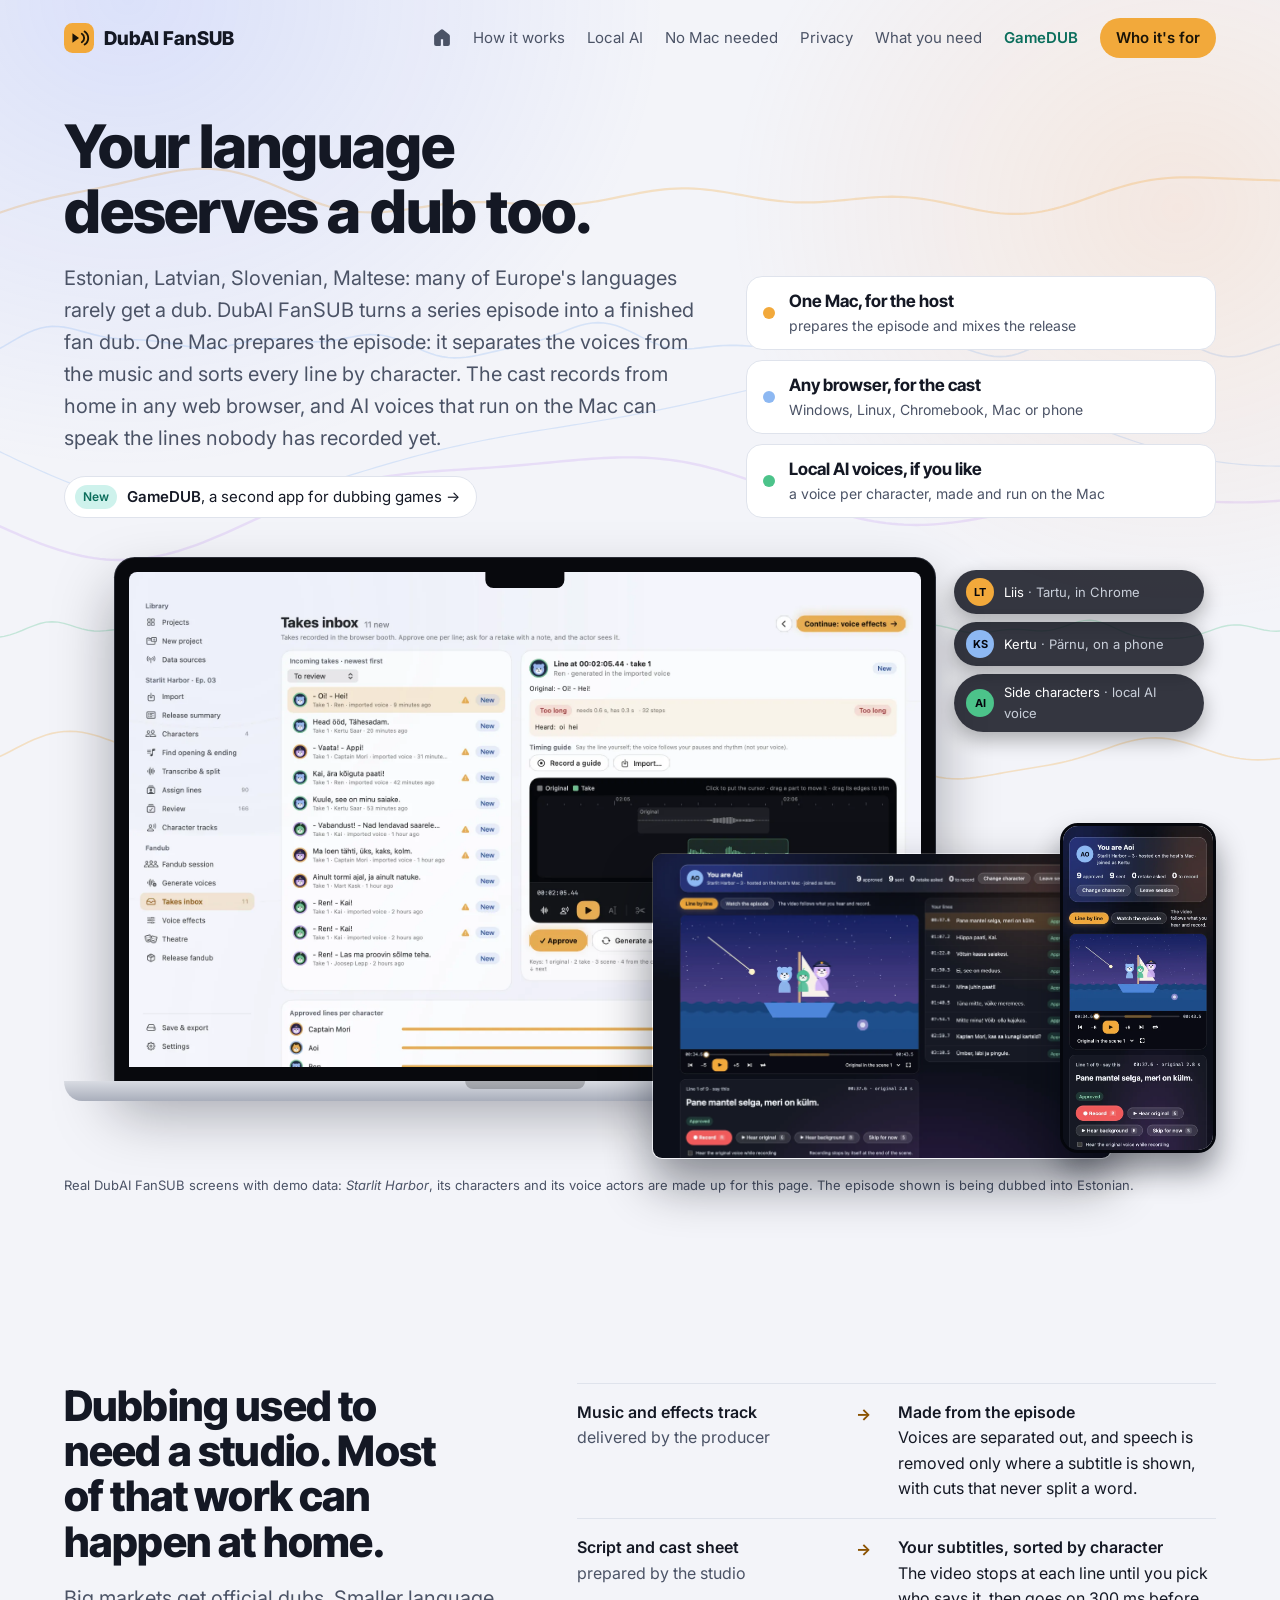
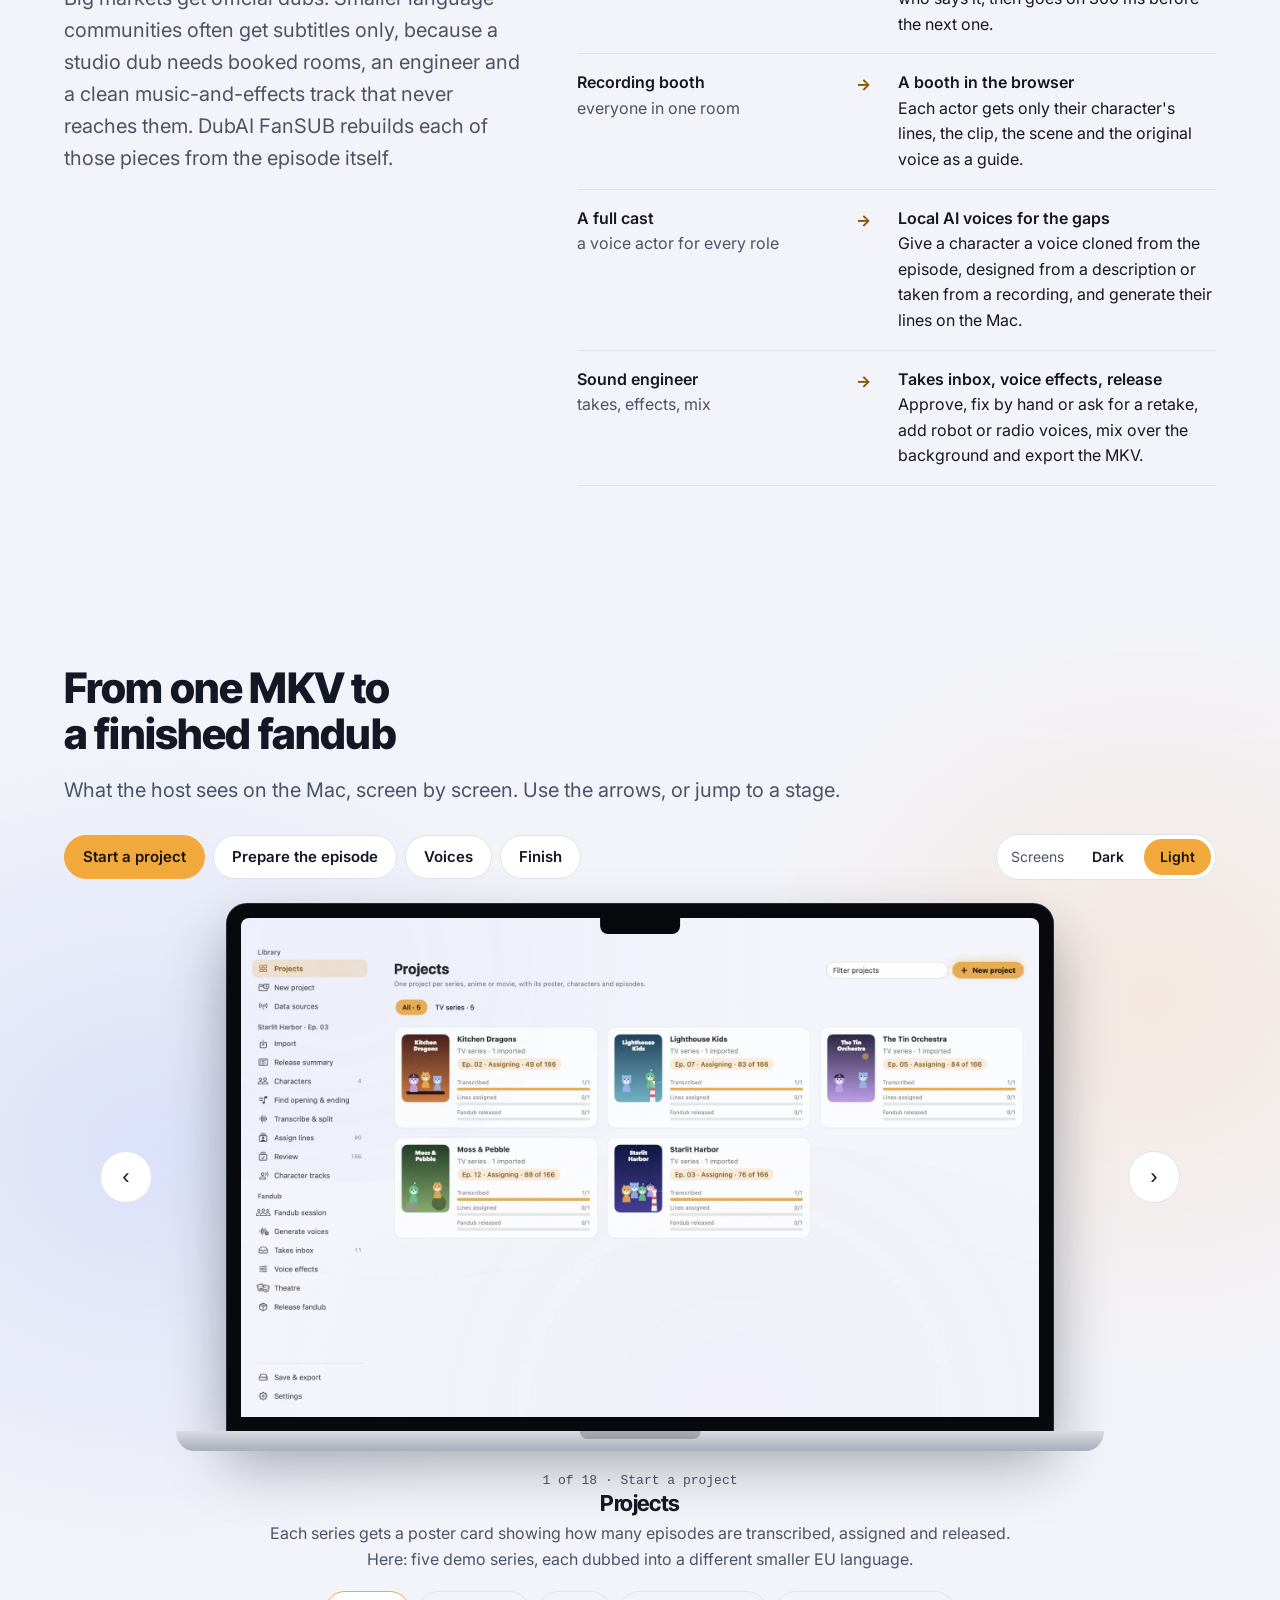
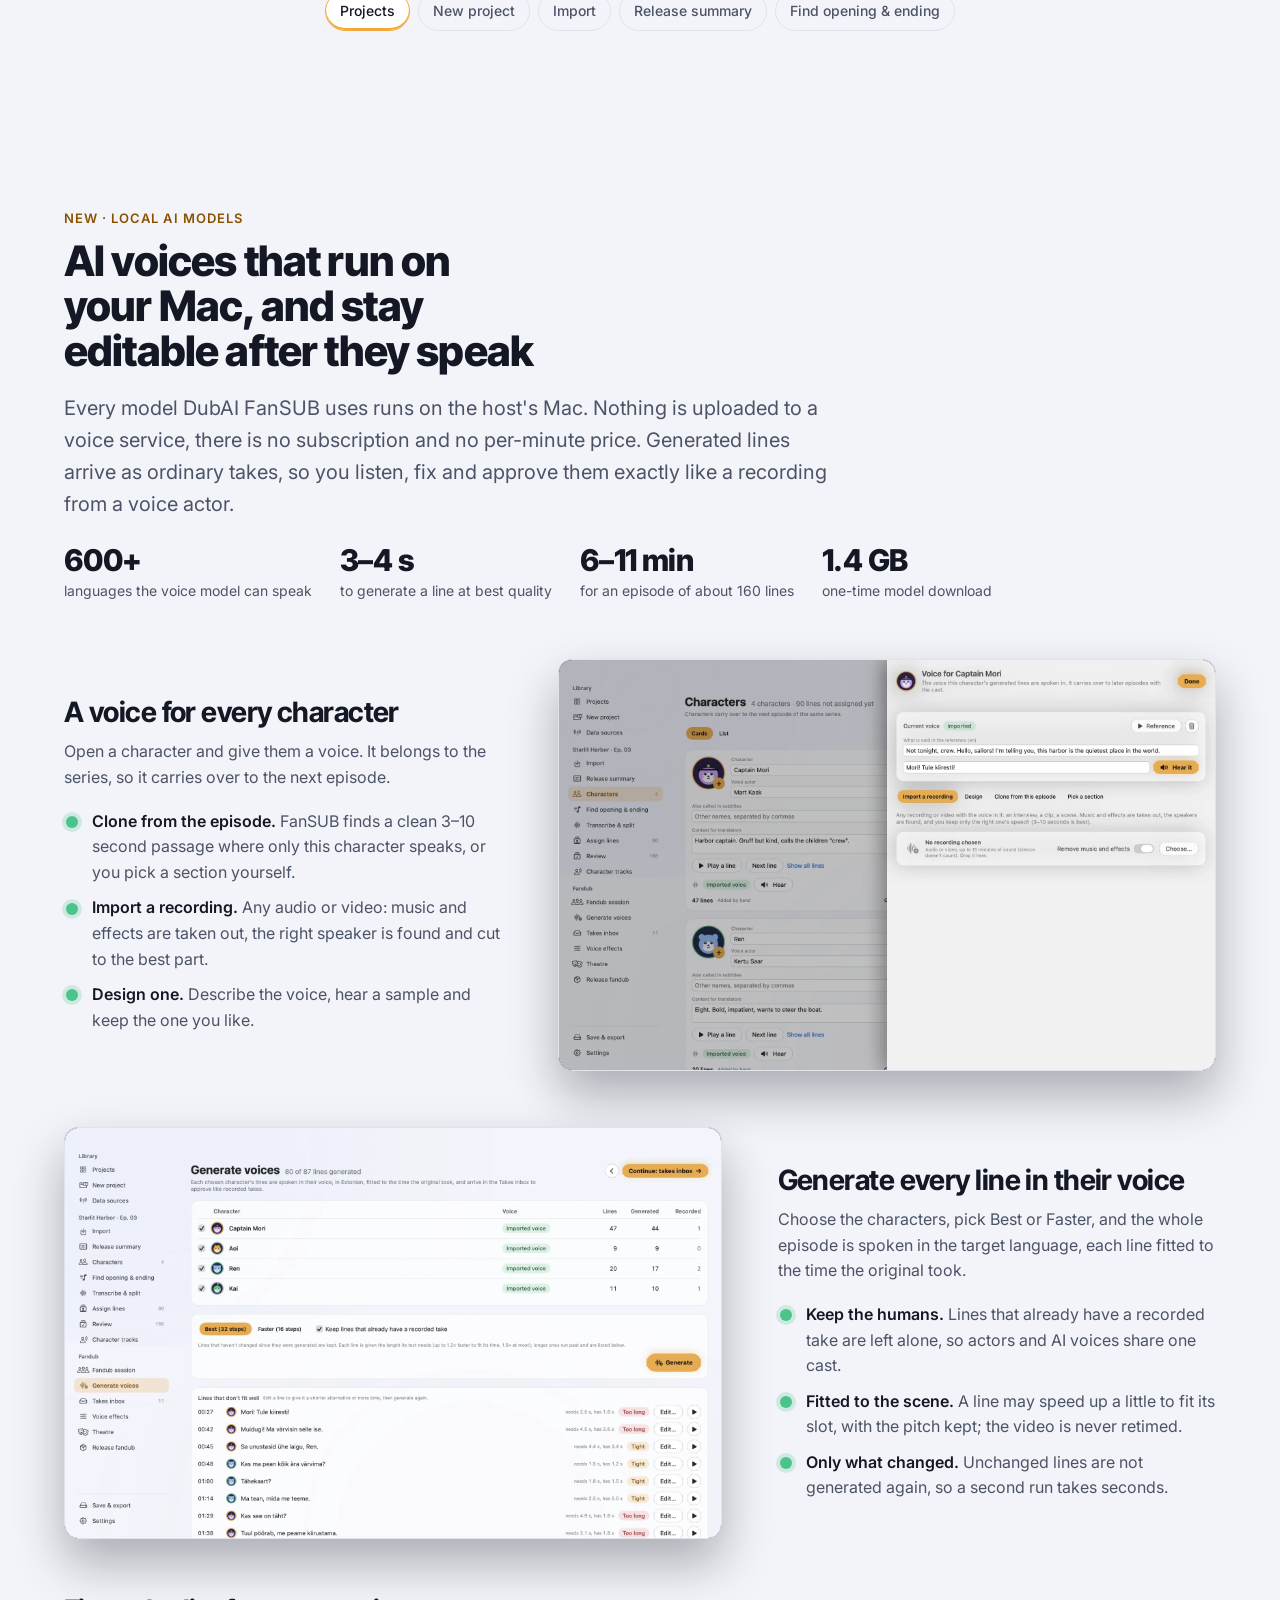
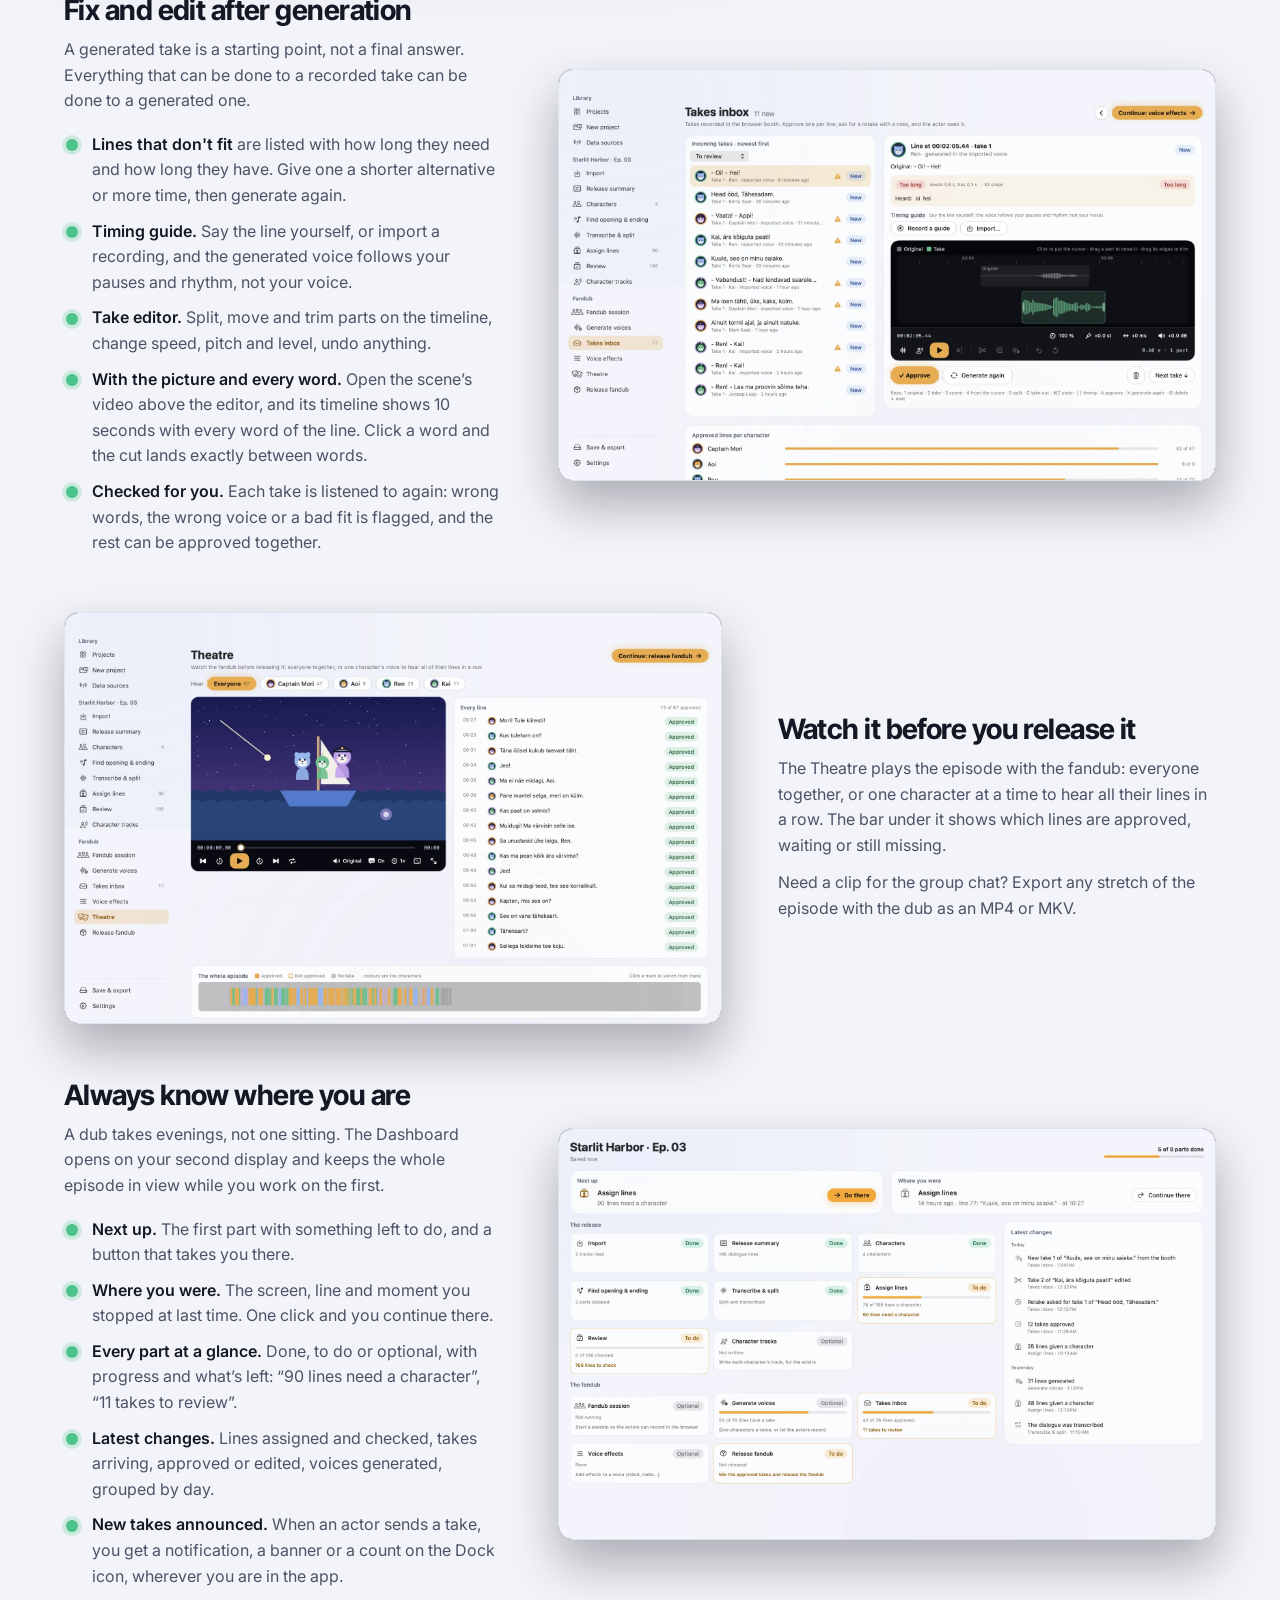
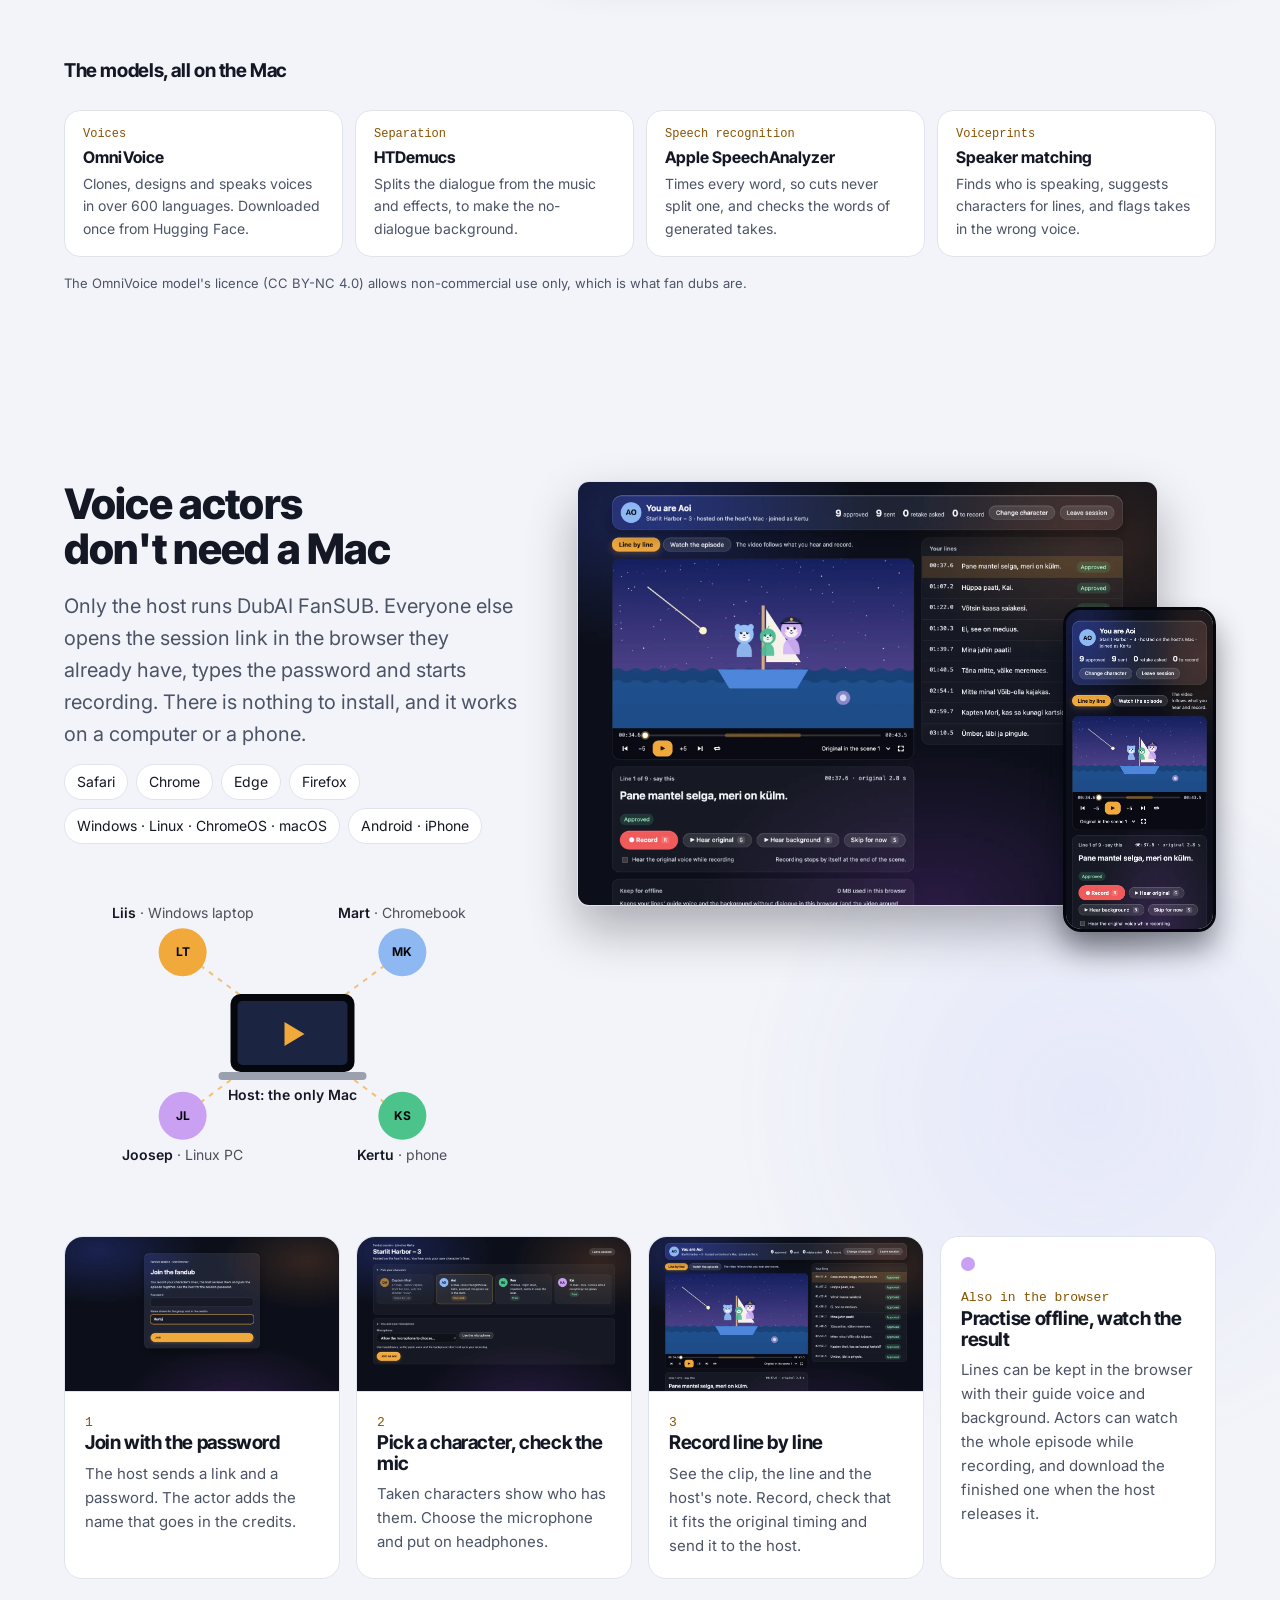
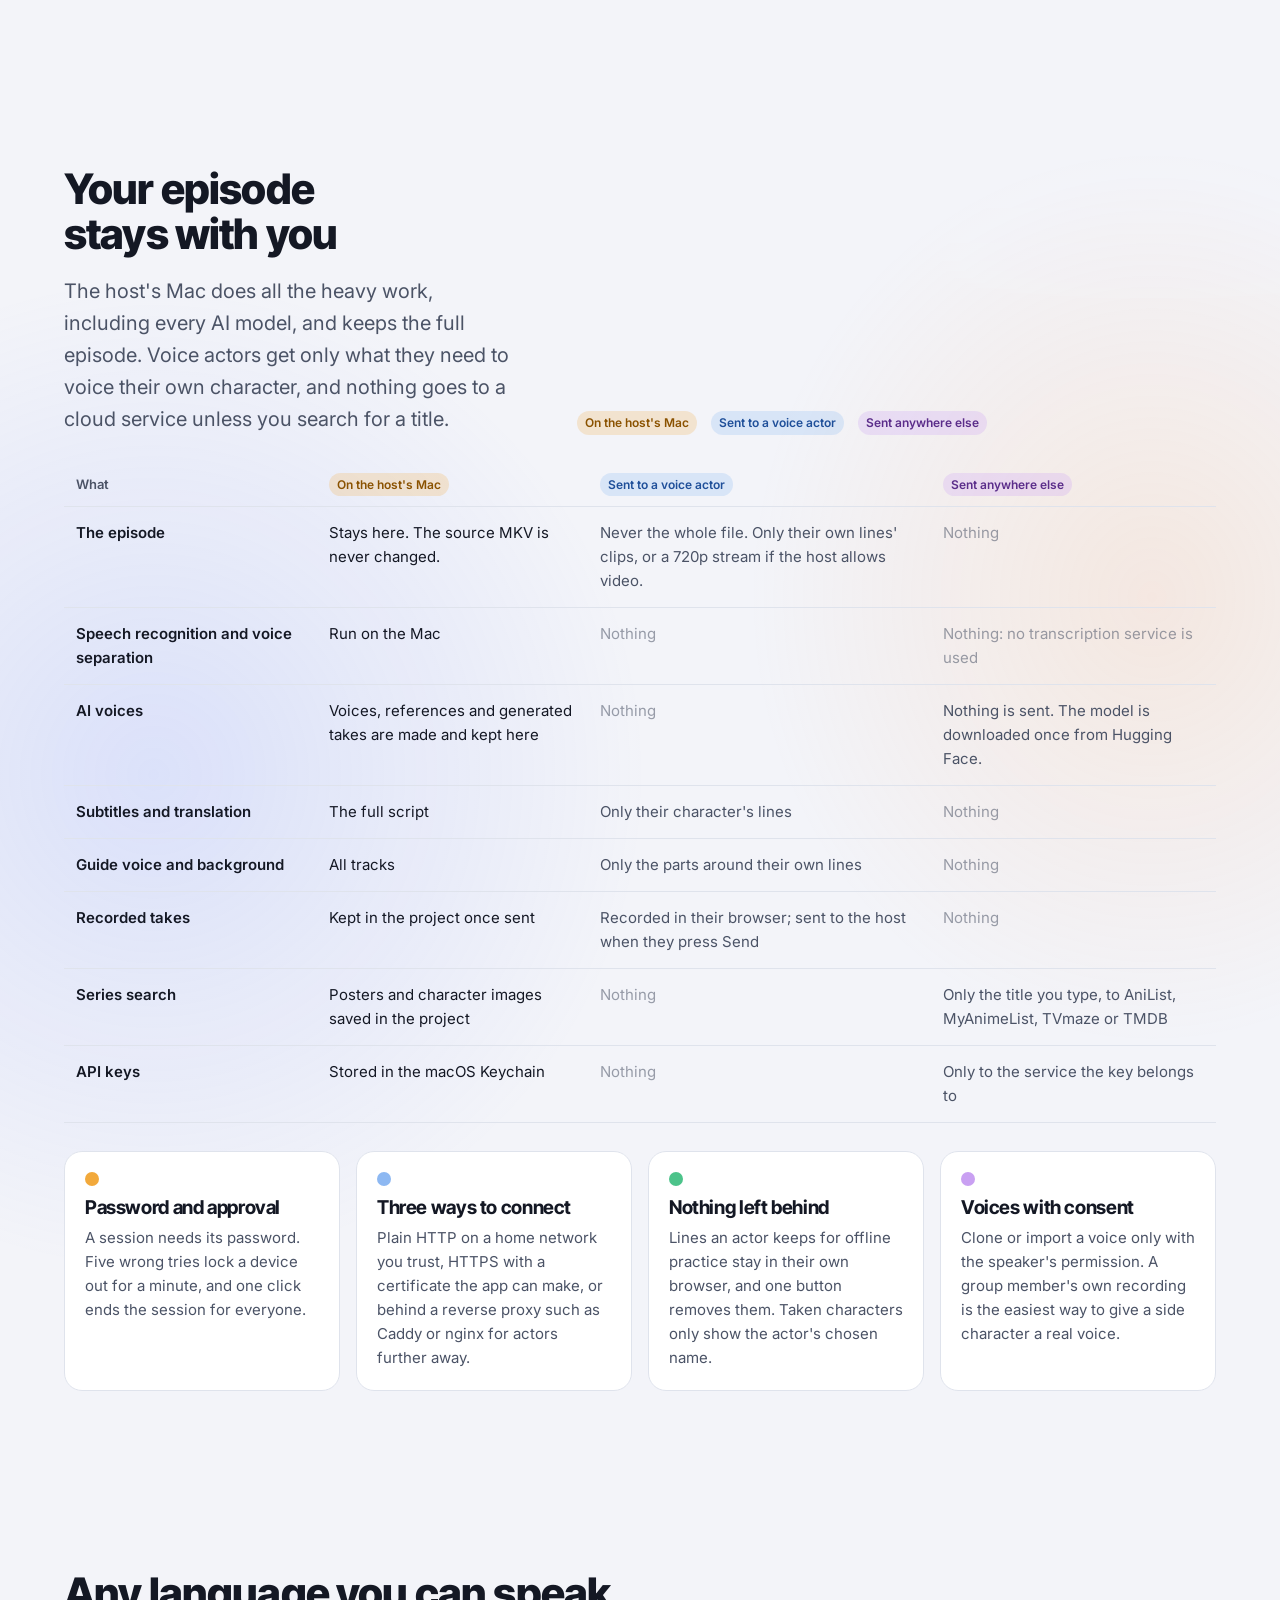
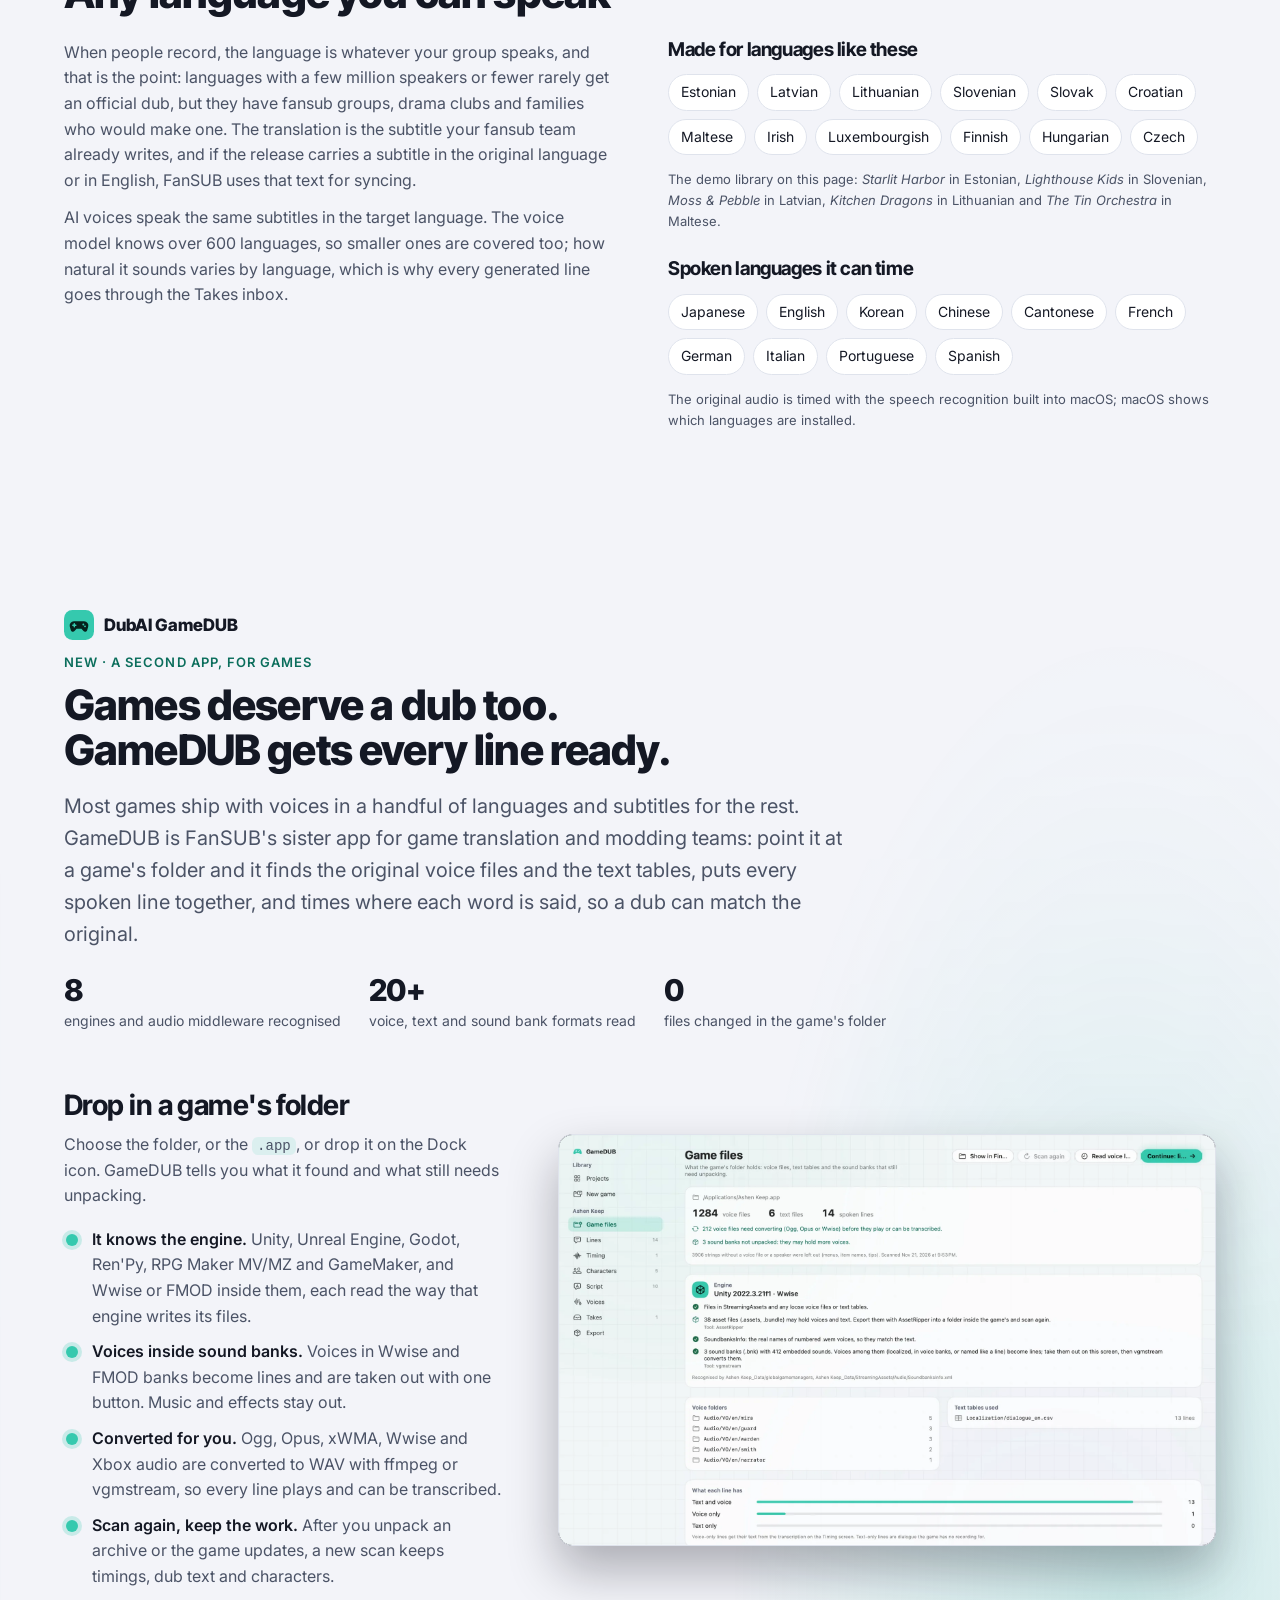
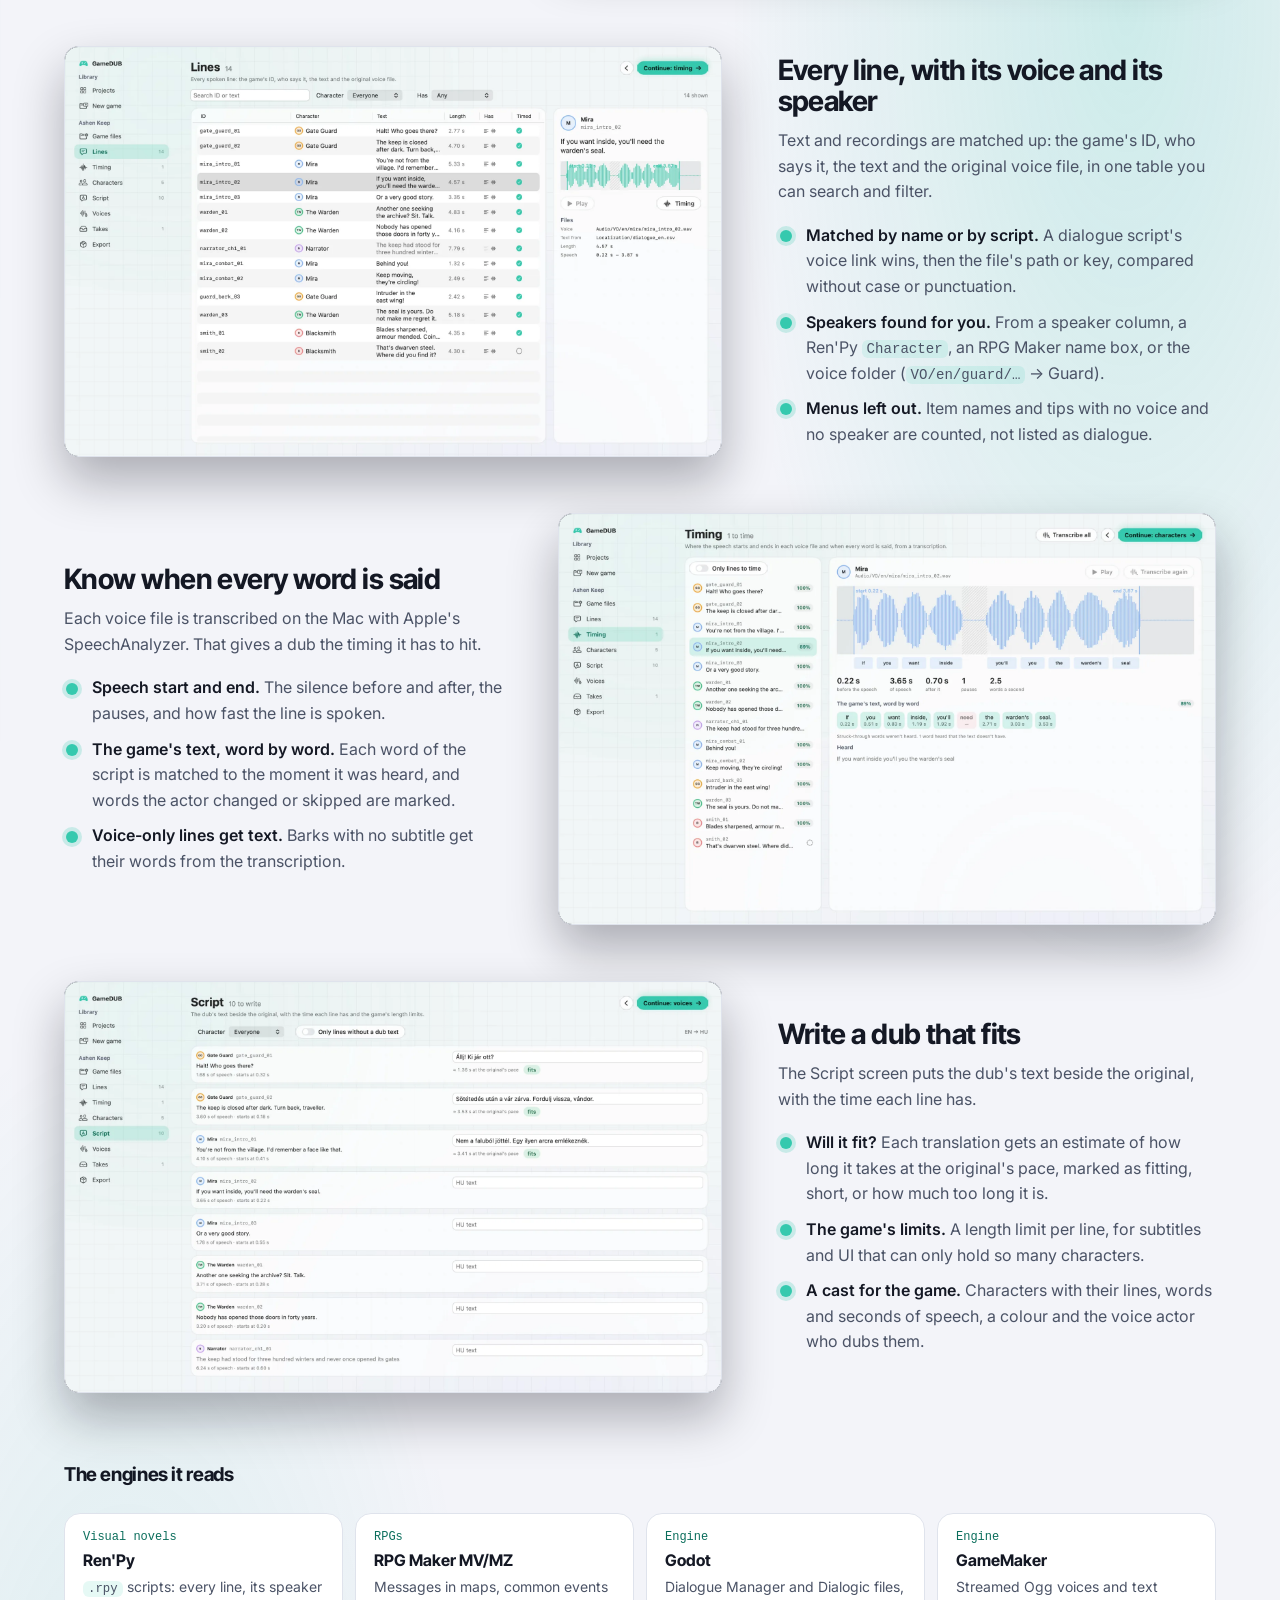
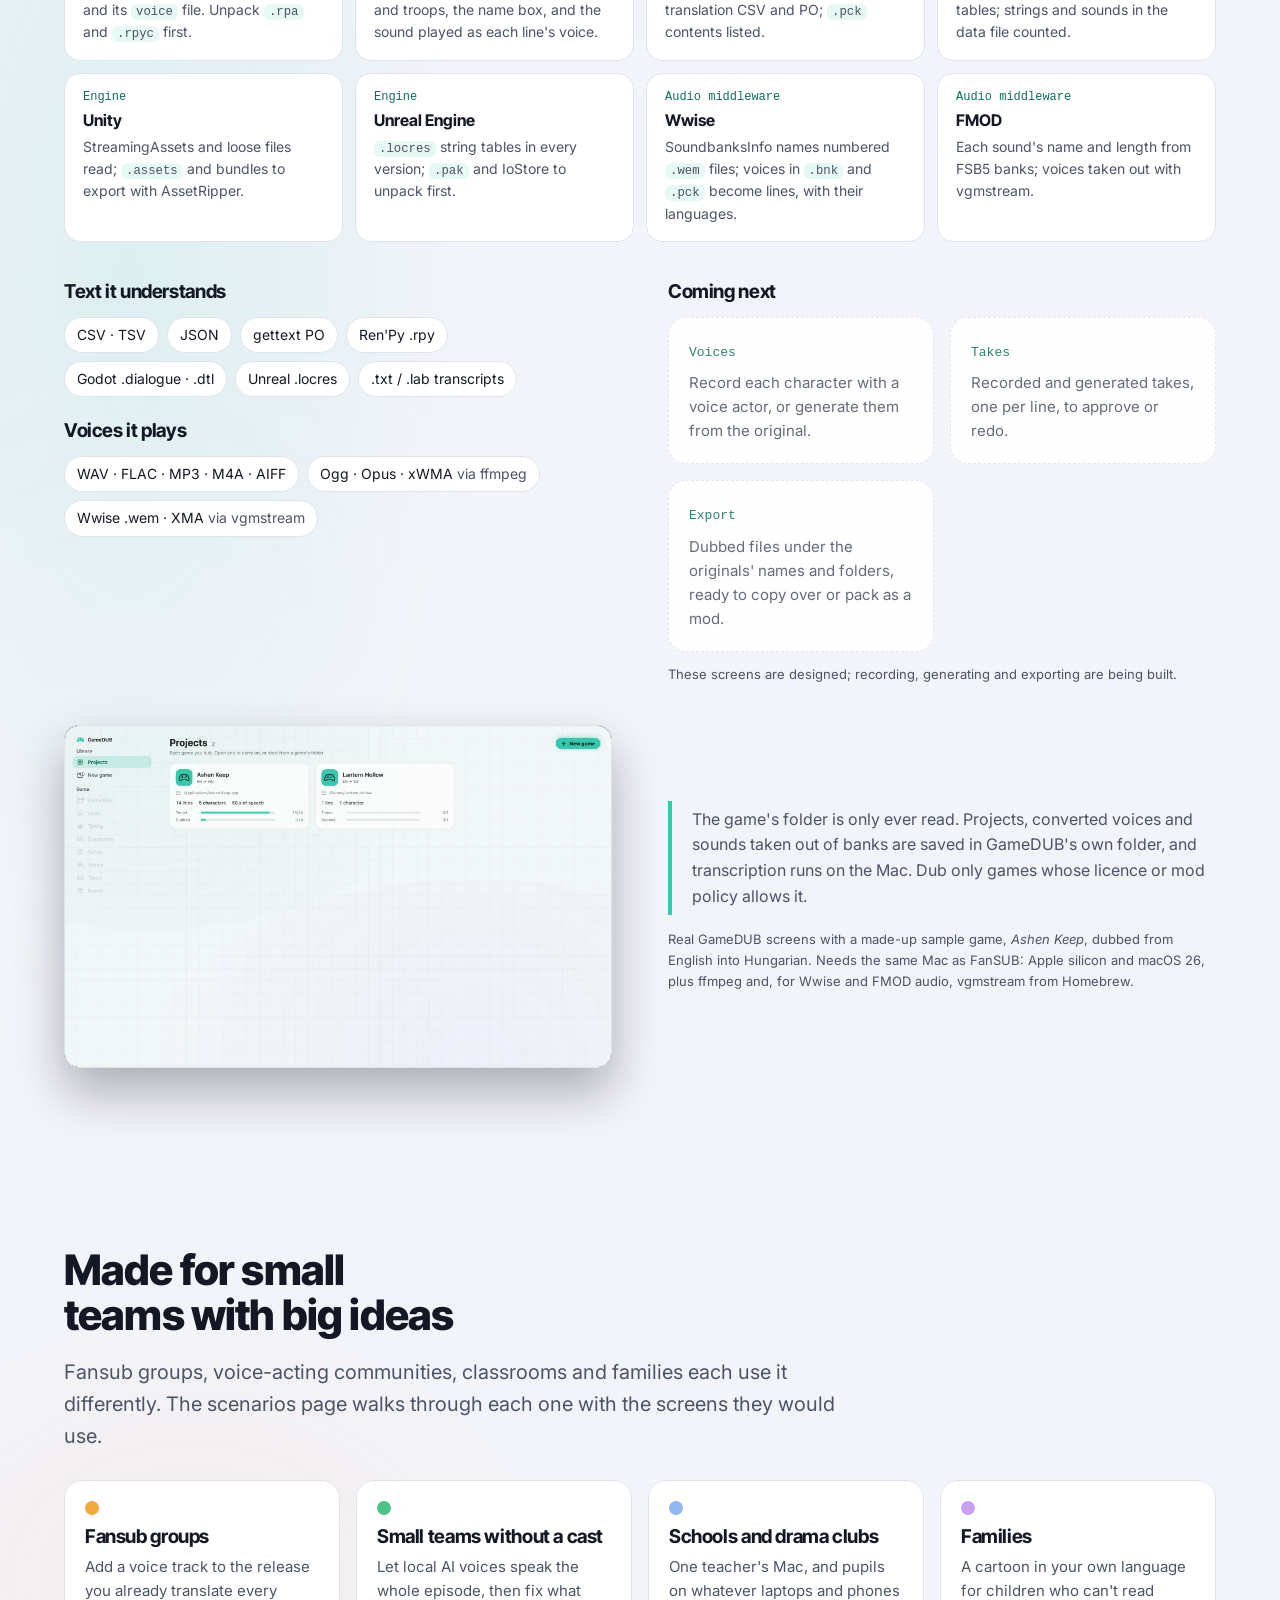
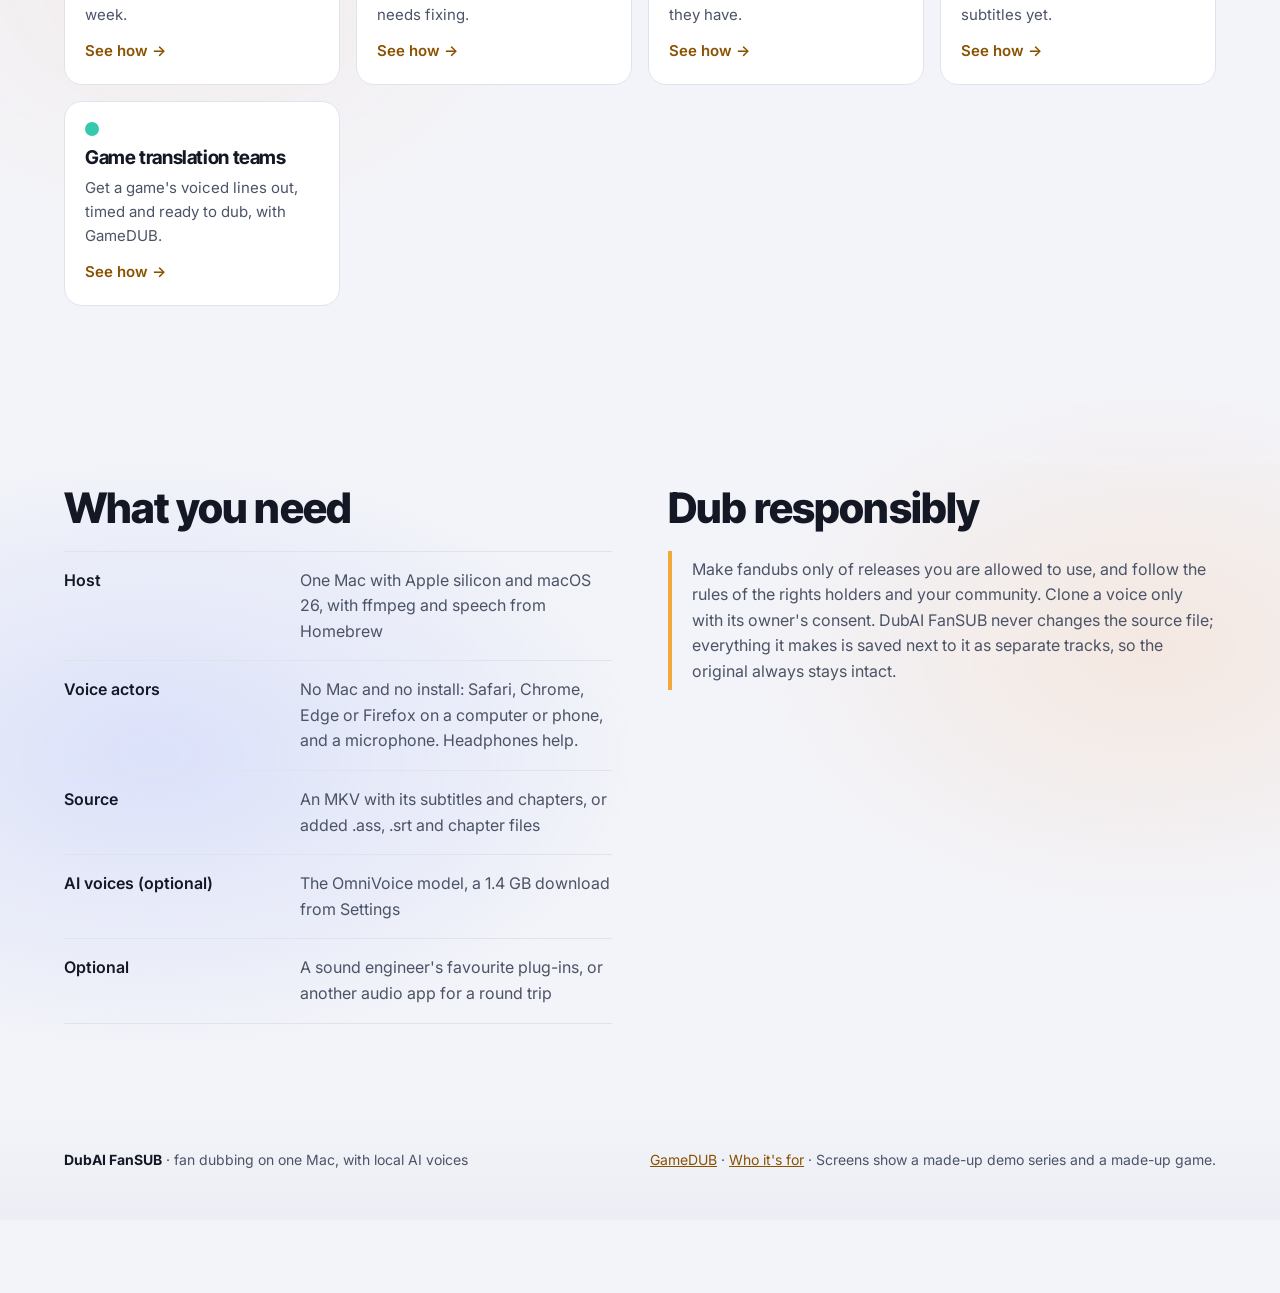
==== dubai/index.html @ 5513543e "Add In progress, Mindheim and DubAI pages The home page ends with an In progress section for apps th" ====
<!DOCTYPE html>
<html lang="en">
<head>
<meta charset="utf-8">
<meta name="viewport" content="width=device-width, initial-scale=1">
<title>DubAI FanSUB</title>
<meta name="description" content="Turn a series episode into a finished fan dub on one Mac: your cast records from any browser, and local AI voices can speak the lines nobody has recorded yet. And GameDUB, its sister app, gets a game's spoken lines ready to dub.">
<link rel="preconnect" href="https://fonts.googleapis.com">
<link rel="preconnect" href="https://fonts.gstatic.com" crossorigin>
<link href="https://fonts.googleapis.com/css2?family=Inter+Tight:wght@600;700;800&family=Inter:wght@400;500;600&display=swap" rel="stylesheet">
<link rel="stylesheet" href="site.css">
</head>
<body>
<canvas id="waves" aria-hidden="true"></canvas>
<header class="wall">
  <nav aria-label="Main">
    <a class="logo" href="./"><svg viewBox="0 0 32 32" aria-hidden="true"><rect width="32" height="32" rx="9" fill="#f2a93b"/><path d="M9 21V11l7 5-7 5z" fill="#1a1408"/><path d="M19 11.5c1.6 1 2.5 2.6 2.5 4.5s-.9 3.5-2.5 4.5M22 9c2.4 1.6 3.8 4.1 3.8 7s-1.4 5.4-3.8 7" stroke="#1a1408" stroke-width="2" fill="none" stroke-linecap="round"/></svg>DubAI FanSUB</a>
    <a class="l home" href="../index.html#in-progress" aria-label="Home" title="Home"><svg viewBox="0 0 16 16" width="18" height="18" fill="currentColor" aria-hidden="true" style="display:block"><path d="M6.906.664a1.749 1.749 0 0 1 2.187 0l5.25 4.2c.415.332.657.835.657 1.367v7.019A1.75 1.75 0 0 1 13.25 15h-3.5a.75.75 0 0 1-.75-.75V9H7v5.25a.75.75 0 0 1-.75.75h-3.5A1.75 1.75 0 0 1 1 13.25V6.23c0-.531.242-1.034.657-1.366l5.25-4.2Z"/></svg></a>
    <a class="l" href="#how">How it works</a><a class="l" href="#local-ai">Local AI</a><a class="l" href="#browser">No Mac needed</a><a class="l" href="#privacy">Privacy</a><a class="l" href="#needs">What you need</a><a class="l gdl" href="#gamedub">GameDUB</a><a class="cta" href="scenarios.html">Who it's for</a>
  </nav>
  <div class="band" id="top" style="padding-top:clamp(20px,3vw,40px)">
    <div class="wrap">
      <div class="top">
        <div>
          <h1>Your language deserves a dub too.</h1>
          <p class="lead">Estonian, Latvian, Slovenian, Maltese: many of Europe's languages rarely get a dub. DubAI FanSUB turns a series episode into a finished fan dub. One Mac prepares the episode: it separates the voices from the music and sorts every line by character. The cast records from home in any web browser, and AI voices that run on the Mac can speak the lines nobody has recorded yet.</p>
          <a class="newapp" href="#gamedub"><span class="tag t-gd">New</span><span><b>GameDUB</b>, a second app for dubbing games →</span></a>
        </div>
        <div class="needs" aria-label="What a group needs">
          <div class="need"><span class="dot" style="background:var(--ao)"></span><div><b>One Mac, for the host</b><span>prepares the episode and mixes the release</span></div></div>
          <div class="need"><span class="dot" style="background:var(--re)"></span><div><b>Any browser, for the cast</b><span>Windows, Linux, Chromebook, Mac or phone</span></div></div>
          <div class="need"><span class="dot" style="background:var(--ka)"></span><div><b>Local AI voices, if you like</b><span>a voice per character, made and run on the Mac</span></div></div>
        </div>
      </div>
      <div class="stage">
        <div class="mac"><div class="lid"><div class="screen"><img id="heroA" src="img/fs-takes.webp" alt="DubAI FanSUB on the host's Mac: the Takes inbox, with incoming takes on the left and the take editor on the right" width="1920" height="1200"></div></div><div class="deck"></div></div>
        <div class="bwin"><picture><source srcset="img/light/web-booth.webp" media="(prefers-color-scheme: light)"><img src="img/web-booth.webp" alt="A voice actor's recording booth in a web browser: the video clip, the line to say, a Record button and the list of their lines" width="1848" height="1350"></picture></div>
        <div class="ph"><picture><source srcset="img/light/web-phone.webp" media="(prefers-color-scheme: light)"><img src="img/web-phone.webp" alt="The same recording booth on a phone" width="585" height="1266"></picture></div>
        <div class="voices" aria-label="Example cast: two people recording from home and one generated voice">
          <div class="voice"><span class="av" style="background:var(--ao)">LT</span><span>Liis <i>· Tartu, in Chrome</i></span></div>
          <div class="voice"><span class="av" style="background:var(--re)">KS</span><span>Kertu <i>· Pärnu, on a phone</i></span></div>
          <div class="voice"><span class="av" style="background:var(--ka)">AI</span><span>Side characters <i>· local AI voice</i></span></div>
        </div>
      </div>
      <p class="note" style="margin-top:16px">Real DubAI FanSUB screens with demo data: <i>Starlit Harbor</i>, its characters and its voice actors are made up for this page. The episode shown is being dubbed into Estonian.</p>
    </div>
  </div>
</header>

<section class="band" id="why">
  <div class="wrap swap">
    <div>
      <h2>Dubbing used to need a studio. Most of that work can happen at home.</h2>
      <p class="lead">Big markets get official dubs. Smaller language communities often get subtitles only, because a studio dub needs booked rooms, an engineer and a clean music-and-effects track that never reaches them. DubAI FanSUB rebuilds each of those pieces from the episode itself.</p>
    </div>
    <div class="rows" role="table" aria-label="Studio needs compared with DubAI FanSUB">
      <div class="row" role="row"><div class="s" role="cell"><b>Music and effects track</b>delivered by the producer</div><div class="arr" aria-hidden="true">→</div><div class="h" role="cell"><b>Made from the episode</b>Voices are separated out, and speech is removed only where a subtitle is shown, with cuts that never split a word.</div></div>
      <div class="row" role="row"><div class="s" role="cell"><b>Script and cast sheet</b>prepared by the studio</div><div class="arr" aria-hidden="true">→</div><div class="h" role="cell"><b>Your subtitles, sorted by character</b>The video stops at each line until you pick who says it, then goes on 300 ms before the next one.</div></div>
      <div class="row" role="row"><div class="s" role="cell"><b>Recording booth</b>everyone in one room</div><div class="arr" aria-hidden="true">→</div><div class="h" role="cell"><b>A booth in the browser</b>Each actor gets only their character's lines, the clip, the scene and the original voice as a guide.</div></div>
      <div class="row" role="row"><div class="s" role="cell"><b>A full cast</b>a voice actor for every role</div><div class="arr" aria-hidden="true">→</div><div class="h" role="cell"><b>Local AI voices for the gaps</b>Give a character a voice cloned from the episode, designed from a description or taken from a recording, and generate their lines on the Mac.</div></div>
      <div class="row" role="row"><div class="s" role="cell"><b>Sound engineer</b>takes, effects, mix</div><div class="arr" aria-hidden="true">→</div><div class="h" role="cell"><b>Takes inbox, voice effects, release</b>Approve, fix by hand or ask for a retake, add robot or radio voices, mix over the background and export the MKV.</div></div>
    </div>
  </div>
</section>

<section class="band wall" id="how">
  <div class="wrap">
    <h2>From one MKV to a finished fandub</h2>
    <p class="lead">What the host sees on the Mac, screen by screen. Use the arrows, or jump to a stage.</p>
    <div class="bar"><div class="tabs" role="tablist" aria-label="Stages" id="tabs"></div><div class="mode" role="group" aria-label="Screens shown in"><span>Screens</span><button type="button" data-m="dark">Dark</button><button type="button" data-m="light">Light</button></div></div>
    <div class="car" id="car" role="group" aria-roledescription="carousel" aria-label="DubAI FanSUB screens">
      <button type="button" class="arrow" id="prev" aria-label="Previous screen">‹</button>
      <div class="mac"><div class="lid"><div class="screen"><div class="track" id="track"></div></div></div><div class="deck"></div></div>
      <button type="button" class="arrow" id="next" aria-label="Next screen">›</button>
    </div>
    <div class="cap" aria-live="polite"><div class="n" id="capN"></div><h3 id="capT"></h3><p id="capP"></p></div>
    <div class="chips" role="tablist" aria-label="Screens in this stage" id="chips"></div>
  </div>
</section>

<section class="band" id="local-ai">
  <div class="wrap">
    <p class="eyebrow">New · Local AI models</p>
    <h2>AI voices that run on your Mac, and stay editable after they speak</h2>
    <p class="lead">Every model DubAI FanSUB uses runs on the host's Mac. Nothing is uploaded to a voice service, there is no subscription and no per-minute price. Generated lines arrive as ordinary takes, so you listen, fix and approve them exactly like a recording from a voice actor.</p>
    <div class="stats">
      <div class="stat"><b>600+</b><span>languages the voice model can speak</span></div>
      <div class="stat"><b>3–4 s</b><span>to generate a line at best quality</span></div>
      <div class="stat"><b>6–11 min</b><span>for an episode of about 160 lines</span></div>
      <div class="stat"><b>1.4 GB</b><span>one-time model download</span></div>
    </div>

    <div class="ai-feat">
      <div class="ai-text">
        <h3>A voice for every character</h3>
        <p>Open a character and give them a voice. It belongs to the series, so it carries over to the next episode.</p>
        <ul class="ticks">
          <li><b>Clone from the episode.</b> FanSUB finds a clean 3–10 second passage where only this character speaks, or you pick a section yourself.</li>
          <li><b>Import a recording.</b> Any audio or video: music and effects are taken out, the right speaker is found and cut to the best part.</li>
          <li><b>Design one.</b> Describe the voice, hear a sample and keep the one you like.</li>
        </ul>
      </div>
      <figure class="shot"><picture><source srcset="img/light/fs-voice.webp" media="(prefers-color-scheme: light)"><img src="img/fs-voice.webp" alt="The Voice panel over the Characters screen: the current imported voice with its reference text, a Hear it button, and tabs for Import a recording, Design, Clone from this episode and Pick a section" width="1920" height="1200" loading="lazy"></picture></figure>
    </div>

    <div class="ai-feat flip">
      <div class="ai-text">
        <h3>Generate every line in their voice</h3>
        <p>Choose the characters, pick Best or Faster, and the whole episode is spoken in the target language, each line fitted to the time the original took.</p>
        <ul class="ticks">
          <li><b>Keep the humans.</b> Lines that already have a recorded take are left alone, so actors and AI voices share one cast.</li>
          <li><b>Fitted to the scene.</b> A line may speed up a little to fit its slot, with the pitch kept; the video is never retimed.</li>
          <li><b>Only what changed.</b> Unchanged lines are not generated again, so a second run takes seconds.</li>
        </ul>
      </div>
      <figure class="shot"><picture><source srcset="img/light/fs-generate.webp" media="(prefers-color-scheme: light)"><img src="img/fs-generate.webp" alt="Generate voices: four characters with imported voices and their line counts, Best (32 steps) or Faster (16 steps), a Generate button, and a list of lines that don't fit well marked Too long or Tight" width="1920" height="1200" loading="lazy"></picture></figure>
    </div>

    <div class="ai-feat">
      <div class="ai-text">
        <h3>Fix and edit after generation</h3>
        <p>A generated take is a starting point, not a final answer. Everything that can be done to a recorded take can be done to a generated one.</p>
        <ul class="ticks">
          <li><b>Lines that don't fit</b> are listed with how long they need and how long they have. Give one a shorter alternative or more time, then generate again.</li>
          <li><b>Timing guide.</b> Say the line yourself, or import a recording, and the generated voice follows your pauses and rhythm, not your voice.</li>
          <li><b>Take editor.</b> Split, move and trim parts on the timeline, change speed, pitch and level, undo anything.</li>
          <li><b>With the picture and every word.</b> Open the scene’s video above the editor, and its timeline shows 10 seconds with every word of the line. Click a word and the cut lands exactly between words.</li>
          <li><b>Checked for you.</b> Each take is listened to again: wrong words, the wrong voice or a bad fit is flagged, and the rest can be approved together.</li>
        </ul>
      </div>
      <figure class="shot"><picture><source srcset="img/light/fs-takes.webp" media="(prefers-color-scheme: light)"><img src="img/fs-takes.webp" alt="Takes inbox: a generated take marked Too long, the Timing guide with Record a guide and Import, the take editor timeline with the original and the take, and Approve and Generate again buttons" width="1920" height="1200" loading="lazy"></picture></figure>
    </div>

    <div class="ai-feat flip">
      <div class="ai-text">
        <h3>Watch it before you release it</h3>
        <p>The Theatre plays the episode with the fandub: everyone together, or one character at a time to hear all their lines in a row. The bar under it shows which lines are approved, waiting or still missing.</p>
        <p style="margin-top:12px">Need a clip for the group chat? Export any stretch of the episode with the dub as an MP4 or MKV.</p>
      </div>
      <figure class="shot"><picture><source srcset="img/light/fs-theatre.webp" media="(prefers-color-scheme: light)"><img src="img/fs-theatre.webp" alt="Theatre: a player, a Hear filter for everyone or one character, every line with its Approved state, and a bar of the whole episode coloured by character" width="1920" height="1200" loading="lazy"></picture></figure>
    </div>

    <div class="ai-feat">
      <div class="ai-text">
        <h3>Always know where you are</h3>
        <p>A dub takes evenings, not one sitting. The Dashboard opens on your second display and keeps the whole episode in view while you work on the first.</p>
        <ul class="ticks">
          <li><b>Next up.</b> The first part with something left to do, and a button that takes you there.</li>
          <li><b>Where you were.</b> The screen, line and moment you stopped at last time. One click and you continue there.</li>
          <li><b>Every part at a glance.</b> Done, to do or optional, with progress and what’s left: “90 lines need a character”, “11 takes to review”.</li>
          <li><b>Latest changes.</b> Lines assigned and checked, takes arriving, approved or edited, voices generated, grouped by day.</li>
          <li><b>New takes announced.</b> When an actor sends a take, you get a notification, a banner or a count on the Dock icon, wherever you are in the app.</li>
        </ul>
      </div>
      <figure class="shot"><picture><source srcset="img/light/fs-dashboard.webp" media="(prefers-color-scheme: light)"><img src="img/fs-dashboard.webp" alt="Dashboard for Starlit Harbor, episode 3: Next up is Assign lines with 90 lines needing a character, Where you were shows line 77 from 14 hours ago with Continue there, cards for every part with their progress, and a list of the latest changes by day" width="1920" height="1200" loading="lazy"></picture></figure>
    </div>

    <h3 style="margin-top:72px">The models, all on the Mac</h3>
    <div class="models">
      <div class="model"><span class="what">Voices</span><b>OmniVoice</b><p>Clones, designs and speaks voices in over 600 languages. Downloaded once from Hugging Face.</p></div>
      <div class="model"><span class="what">Separation</span><b>HTDemucs</b><p>Splits the dialogue from the music and effects, to make the no-dialogue background.</p></div>
      <div class="model"><span class="what">Speech recognition</span><b>Apple SpeechAnalyzer</b><p>Times every word, so cuts never split one, and checks the words of generated takes.</p></div>
      <div class="model"><span class="what">Voiceprints</span><b>Speaker matching</b><p>Finds who is speaking, suggests characters for lines, and flags takes in the wrong voice.</p></div>
    </div>
    <p class="note" style="margin-top:16px">The OmniVoice model's licence (CC BY-NC 4.0) allows non-commercial use only, which is what fan dubs are.</p>
  </div>
</section>

<section class="band wall" id="browser">
  <div class="wrap">
    <div class="swap">
      <div>
        <h2>Voice actors don't need a Mac</h2>
        <p class="lead">Only the host runs DubAI FanSUB. Everyone else opens the session link in the browser they already have, types the password and starts recording. There is nothing to install, and it works on a computer or a phone.</p>
        <div class="langs"><span class="chip">Safari</span><span class="chip">Chrome</span><span class="chip">Edge</span><span class="chip">Firefox</span><span class="chip">Windows · Linux · ChromeOS · macOS</span><span class="chip">Android · iPhone</span></div>
        <div class="map" style="margin-top:20px" aria-label="Diagram: the host's Mac in the middle, four voice actors connected from different devices"><svg id="net" role="img" aria-label="Host Mac connected to four voice actors on a Windows laptop, a Chromebook, a phone and a Linux PC"></svg></div>
      </div>
      <div class="duo">
        <div class="bw"><picture><source srcset="img/light/web-booth.webp" media="(prefers-color-scheme: light)"><img src="img/web-booth.webp" alt="Browser recording booth: the actor's character and progress, the video clip, the line to say, Record, Hear original and Hear background buttons, and the list of their lines" width="1848" height="1350"></picture></div>
        <div class="ph"><picture><source srcset="img/light/web-phone.webp" media="(prefers-color-scheme: light)"><img src="img/web-phone.webp" alt="The booth at phone width, with a large Record button" width="585" height="1266"></picture></div>
      </div>
    </div>
    <div class="b3">
      <div class="card"><div class="th"><picture><source srcset="img/light/web-join.webp" media="(prefers-color-scheme: light)"><img src="img/web-join.webp" alt="Join page in a browser asking for the session password and a name" width="1848" height="1158" loading="lazy"></picture></div><span class="k">1</span><h3>Join with the password</h3><p>The host sends a link and a password. The actor adds the name that goes in the credits.</p></div>
      <div class="card"><div class="th"><picture><source srcset="img/light/web-pick.webp" media="(prefers-color-scheme: light)"><img src="img/web-pick.webp" alt="Page to pick a character and choose the microphone" width="1848" height="1158" loading="lazy"></picture></div><span class="k">2</span><h3>Pick a character, check the mic</h3><p>Taken characters show who has them. Choose the microphone and put on headphones.</p></div>
      <div class="card"><div class="th"><picture><source srcset="img/light/web-booth.webp" media="(prefers-color-scheme: light)"><img src="img/web-booth.webp" alt="Recording booth in the browser" width="1848" height="1350" loading="lazy"></picture></div><span class="k">3</span><h3>Record line by line</h3><p>See the clip, the line and the host's note. Record, check that it fits the original timing and send it to the host.</p></div>
      <div class="card"><span class="dot" style="background:var(--mo)"></span><span class="k">Also in the browser</span><h3>Practise offline, watch the result</h3><p>Lines can be kept in the browser with their guide voice and background. Actors can watch the whole episode while recording, and download the finished one when the host releases it.</p></div>
    </div>
  </div>
</section>

<section class="band wall" id="privacy">
  <div class="wrap">
    <div class="swap" style="align-items:end">
      <div>
        <h2>Your episode stays with you</h2>
        <p class="lead">The host's Mac does all the heavy work, including every AI model, and keeps the full episode. Voice actors get only what they need to voice their own character, and nothing goes to a cloud service unless you search for a title.</p>
      </div>
      <div class="langs" style="justify-content:flex-start"><span class="tag t-mac">On the host's Mac</span><span class="tag t-act">Sent to a voice actor</span><span class="tag t-out">Sent anywhere else</span></div>
    </div>
    <div class="scroll" style="margin-top:28px">
      <table class="ptab">
        <thead><tr><th>What</th><th><span class="tag t-mac">On the host's Mac</span></th><th><span class="tag t-act">Sent to a voice actor</span></th><th><span class="tag t-out">Sent anywhere else</span></th></tr></thead>
        <tbody>
          <tr><td>The episode</td><td data-l="On the host's Mac"><span class="y">Stays here. The source MKV is never changed.</span></td><td data-l="Sent to a voice actor">Never the whole file. Only their own lines' clips, or a 720p stream if the host allows video.</td><td data-l="Sent anywhere else"><span class="n">Nothing</span></td></tr>
          <tr><td>Speech recognition and voice separation</td><td data-l="On the host's Mac"><span class="y">Run on the Mac</span></td><td data-l="Sent to a voice actor"><span class="n">Nothing</span></td><td data-l="Sent anywhere else"><span class="n">Nothing: no transcription service is used</span></td></tr>
          <tr><td>AI voices</td><td data-l="On the host's Mac"><span class="y">Voices, references and generated takes are made and kept here</span></td><td data-l="Sent to a voice actor"><span class="n">Nothing</span></td><td data-l="Sent anywhere else">Nothing is sent. The model is downloaded once from Hugging Face.</td></tr>
          <tr><td>Subtitles and translation</td><td data-l="On the host's Mac"><span class="y">The full script</span></td><td data-l="Sent to a voice actor">Only their character's lines</td><td data-l="Sent anywhere else"><span class="n">Nothing</span></td></tr>
          <tr><td>Guide voice and background</td><td data-l="On the host's Mac"><span class="y">All tracks</span></td><td data-l="Sent to a voice actor">Only the parts around their own lines</td><td data-l="Sent anywhere else"><span class="n">Nothing</span></td></tr>
          <tr><td>Recorded takes</td><td data-l="On the host's Mac"><span class="y">Kept in the project once sent</span></td><td data-l="Sent to a voice actor">Recorded in their browser; sent to the host when they press Send</td><td data-l="Sent anywhere else"><span class="n">Nothing</span></td></tr>
          <tr><td>Series search</td><td data-l="On the host's Mac"><span class="y">Posters and character images saved in the project</span></td><td data-l="Sent to a voice actor"><span class="n">Nothing</span></td><td data-l="Sent anywhere else">Only the title you type, to AniList, MyAnimeList, TVmaze or TMDB</td></tr>
          <tr><td>API keys</td><td data-l="On the host's Mac"><span class="y">Stored in the macOS Keychain</span></td><td data-l="Sent to a voice actor"><span class="n">Nothing</span></td><td data-l="Sent anywhere else">Only to the service the key belongs to</td></tr>
        </tbody>
      </table>
    </div>
    <div class="grid4">
      <div class="card"><span class="dot" style="background:var(--ao)"></span><h3>Password and approval</h3><p>A session needs its password. Five wrong tries lock a device out for a minute, and one click ends the session for everyone.</p></div>
      <div class="card"><span class="dot" style="background:var(--re)"></span><h3>Three ways to connect</h3><p>Plain HTTP on a home network you trust, HTTPS with a certificate the app can make, or behind a reverse proxy such as Caddy or nginx for actors further away.</p></div>
      <div class="card"><span class="dot" style="background:var(--ka)"></span><h3>Nothing left behind</h3><p>Lines an actor keeps for offline practice stay in their own browser, and one button removes them. Taken characters only show the actor's chosen name.</p></div>
      <div class="card"><span class="dot" style="background:var(--mo)"></span><h3>Voices with consent</h3><p>Clone or import a voice only with the speaker's permission. A group member's own recording is the easiest way to give a side character a real voice.</p></div>
    </div>
  </div>
</section>

<section class="band" id="languages">
  <div class="wrap">
    <h2>Any language you can speak</h2>
    <div class="two">
      <div>
        <p>When people record, the language is whatever your group speaks, and that is the point: languages with a few million speakers or fewer rarely get an official dub, but they have fansub groups, drama clubs and families who would make one. The translation is the subtitle your fansub team already writes, and if the release carries a subtitle in the original language or in English, FanSUB uses that text for syncing.</p>
        <p>AI voices speak the same subtitles in the target language. The voice model knows over 600 languages, so smaller ones are covered too; how natural it sounds varies by language, which is why every generated line goes through the Takes inbox.</p>
      </div>
      <div>
        <h3>Made for languages like these</h3>
        <div class="langs"><span class="chip">Estonian</span><span class="chip">Latvian</span><span class="chip">Lithuanian</span><span class="chip">Slovenian</span><span class="chip">Slovak</span><span class="chip">Croatian</span><span class="chip">Maltese</span><span class="chip">Irish</span><span class="chip">Luxembourgish</span><span class="chip">Finnish</span><span class="chip">Hungarian</span><span class="chip">Czech</span></div>
        <p class="note" style="margin-top:14px">The demo library on this page: <i>Starlit Harbor</i> in Estonian, <i>Lighthouse Kids</i> in Slovenian, <i>Moss &amp; Pebble</i> in Latvian, <i>Kitchen Dragons</i> in Lithuanian and <i>The Tin Orchestra</i> in Maltese.</p>
        <h3 style="margin-top:28px">Spoken languages it can time</h3>
        <div class="langs"><span class="chip">Japanese</span><span class="chip">English</span><span class="chip">Korean</span><span class="chip">Chinese</span><span class="chip">Cantonese</span><span class="chip">French</span><span class="chip">German</span><span class="chip">Italian</span><span class="chip">Portuguese</span><span class="chip">Spanish</span></div>
        <p class="note" style="margin-top:14px">The original audio is timed with the speech recognition built into macOS; macOS shows which languages are installed.</p>
      </div>
    </div>
  </div>
</section>

<section class="band gd" id="gamedub">
  <div class="wrap">
    <div class="gd-logo"><svg viewBox="0 0 32 32" aria-hidden="true"><rect width="32" height="32" rx="9" fill="#35c9ae"/><path d="M10.5 12h11a4.5 4.5 0 0 1 4.3 5.8l-1.1 3.7a2.3 2.3 0 0 1-3.9.9L18.6 20h-5.2l-2.2 2.4a2.3 2.3 0 0 1-3.9-.9l-1.1-3.7A4.5 4.5 0 0 1 10.5 12z" fill="#05211c"/><path d="M11 14.6v3.2M9.4 16.2h3.2" stroke="#35c9ae" stroke-width="1.6" stroke-linecap="round"/><circle cx="20.6" cy="15.4" r="1" fill="#35c9ae"/><circle cx="22.4" cy="17.4" r="1" fill="#35c9ae"/></svg>DubAI GameDUB</div>
    <p class="eyebrow">New · A second app, for games</p>
    <h2>Games deserve a dub too. GameDUB gets every line ready.</h2>
    <p class="lead">Most games ship with voices in a handful of languages and subtitles for the rest. GameDUB is FanSUB's sister app for game translation and modding teams: point it at a game's folder and it finds the original voice files and the text tables, puts every spoken line together, and times where each word is said, so a dub can match the original.</p>
    <div class="stats">
      <div class="stat"><b>8</b><span>engines and audio middleware recognised</span></div>
      <div class="stat"><b>20+</b><span>voice, text and sound bank formats read</span></div>
      <div class="stat"><b>0</b><span>files changed in the game's folder</span></div>
    </div>

    <div class="ai-feat">
      <div class="ai-text">
        <h3>Drop in a game's folder</h3>
        <p>Choose the folder, or the <code>.app</code>, or drop it on the Dock icon. GameDUB tells you what it found and what still needs unpacking.</p>
        <ul class="ticks">
          <li><b>It knows the engine.</b> Unity, Unreal Engine, Godot, Ren'Py, RPG Maker MV/MZ and GameMaker, and Wwise or FMOD inside them, each read the way that engine writes its files.</li>
          <li><b>Voices inside sound banks.</b> Voices in Wwise and FMOD banks become lines and are taken out with one button. Music and effects stay out.</li>
          <li><b>Converted for you.</b> Ogg, Opus, xWMA, Wwise and Xbox audio are converted to WAV with ffmpeg or vgmstream, so every line plays and can be transcribed.</li>
          <li><b>Scan again, keep the work.</b> After you unpack an archive or the game updates, a new scan keeps timings, dub text and characters.</li>
        </ul>
      </div>
      <figure class="shot"><picture><source srcset="img/light/gd-gamefiles.webp" media="(prefers-color-scheme: light)"><img src="img/gd-gamefiles.webp" alt="Game files screen for Ashen Keep: 1284 voice files, 6 text files and 14 spoken lines; 212 voice files to convert and 3 sound banks to unpack; the engine card reads Unity 2022.3 with Wwise; voice folders by character and the text table used" width="1920" height="1200" loading="lazy"></picture></figure>
    </div>

    <div class="ai-feat flip">
      <div class="ai-text">
        <h3>Every line, with its voice and its speaker</h3>
        <p>Text and recordings are matched up: the game's ID, who says it, the text and the original voice file, in one table you can search and filter.</p>
        <ul class="ticks">
          <li><b>Matched by name or by script.</b> A dialogue script's voice link wins, then the file's path or key, compared without case or punctuation.</li>
          <li><b>Speakers found for you.</b> From a speaker column, a Ren'Py <code>Character</code>, an RPG Maker name box, or the voice folder (<code>VO/en/guard/…</code> → Guard).</li>
          <li><b>Menus left out.</b> Item names and tips with no voice and no speaker are counted, not listed as dialogue.</li>
        </ul>
      </div>
      <figure class="shot"><picture><source srcset="img/light/gd-lines.webp" media="(prefers-color-scheme: light)"><img src="img/gd-lines.webp" alt="Lines screen: 14 lines with ID, character, text, length and whether each is timed; the selected line by Mira shows its waveform with where the speech starts and ends, and its voice file and text table" width="1920" height="1200" loading="lazy"></picture></figure>
    </div>

    <div class="ai-feat">
      <div class="ai-text">
        <h3>Know when every word is said</h3>
        <p>Each voice file is transcribed on the Mac with Apple's SpeechAnalyzer. That gives a dub the timing it has to hit.</p>
        <ul class="ticks">
          <li><b>Speech start and end.</b> The silence before and after, the pauses, and how fast the line is spoken.</li>
          <li><b>The game's text, word by word.</b> Each word of the script is matched to the moment it was heard, and words the actor changed or skipped are marked.</li>
          <li><b>Voice-only lines get text.</b> Barks with no subtitle get their words from the transcription.</li>
        </ul>
      </div>
      <figure class="shot"><picture><source srcset="img/light/gd-timing.webp" media="(prefers-color-scheme: light)"><img src="img/gd-timing.webp" alt="Timing screen: a list of lines with how well each matched, and for the selected line a waveform with word blocks, 0.22 s before the speech, 3.65 s of speech, 1 pause and 2.5 words a second, and the game's text matched word by word with one word not heard" width="1920" height="1200" loading="lazy"></picture></figure>
    </div>

    <div class="ai-feat flip">
      <div class="ai-text">
        <h3>Write a dub that fits</h3>
        <p>The Script screen puts the dub's text beside the original, with the time each line has.</p>
        <ul class="ticks">
          <li><b>Will it fit?</b> Each translation gets an estimate of how long it takes at the original's pace, marked as fitting, short, or how much too long it is.</li>
          <li><b>The game's limits.</b> A length limit per line, for subtitles and UI that can only hold so many characters.</li>
          <li><b>A cast for the game.</b> Characters with their lines, words and seconds of speech, a colour and the voice actor who dubs them.</li>
        </ul>
      </div>
      <figure class="shot"><picture><source srcset="img/light/gd-script.webp" media="(prefers-color-scheme: light)"><img src="img/gd-script.webp" alt="Script screen: each English line with its seconds of speech beside a Hungarian dub text, an estimate at the original's pace and a Fits tag" width="1920" height="1200" loading="lazy"></picture></figure>
    </div>

    <h3 style="margin-top:72px">The engines it reads</h3>
    <div class="models">
      <div class="model"><span class="what">Visual novels</span><b>Ren'Py</b><p><code>.rpy</code> scripts: every line, its speaker and its <code>voice</code> file. Unpack <code>.rpa</code> and <code>.rpyc</code> first.</p></div>
      <div class="model"><span class="what">RPGs</span><b>RPG Maker MV/MZ</b><p>Messages in maps, common events and troops, the name box, and the sound played as each line's voice.</p></div>
      <div class="model"><span class="what">Engine</span><b>Godot</b><p>Dialogue Manager and Dialogic files, translation CSV and PO; <code>.pck</code> contents listed.</p></div>
      <div class="model"><span class="what">Engine</span><b>GameMaker</b><p>Streamed Ogg voices and text tables; strings and sounds in the data file counted.</p></div>
      <div class="model"><span class="what">Engine</span><b>Unity</b><p>StreamingAssets and loose files read; <code>.assets</code> and bundles to export with AssetRipper.</p></div>
      <div class="model"><span class="what">Engine</span><b>Unreal Engine</b><p><code>.locres</code> string tables in every version; <code>.pak</code> and IoStore to unpack first.</p></div>
      <div class="model"><span class="what">Audio middleware</span><b>Wwise</b><p>SoundbanksInfo names numbered <code>.wem</code> files; voices in <code>.bnk</code> and <code>.pck</code> become lines, with their languages.</p></div>
      <div class="model"><span class="what">Audio middleware</span><b>FMOD</b><p>Each sound's name and length from FSB5 banks; voices taken out with vgmstream.</p></div>
    </div>
    <div class="two" style="margin-top:40px">
      <div>
        <h3>Text it understands</h3>
        <div class="langs"><span class="chip">CSV · TSV</span><span class="chip">JSON</span><span class="chip">gettext PO</span><span class="chip">Ren'Py .rpy</span><span class="chip">Godot .dialogue · .dtl</span><span class="chip">Unreal .locres</span><span class="chip">.txt / .lab transcripts</span></div>
        <h3 style="margin-top:24px">Voices it plays</h3>
        <div class="langs"><span class="chip">WAV · FLAC · MP3 · M4A · AIFF</span><span class="chip">Ogg · Opus · xWMA <i style="font-style:normal;color:var(--soft)">via ffmpeg</i></span><span class="chip">Wwise .wem · XMA <i style="font-style:normal;color:var(--soft)">via vgmstream</i></span></div>
      </div>
      <div>
        <h3>Coming next</h3>
        <div class="b3" style="margin-top:14px;grid-template-columns:repeat(auto-fit,minmax(min(100%,180px),1fr))">
          <div class="card soon"><span class="k">Voices</span><p>Record each character with a voice actor, or generate them from the original.</p></div>
          <div class="card soon"><span class="k">Takes</span><p>Recorded and generated takes, one per line, to approve or redo.</p></div>
          <div class="card soon"><span class="k">Export</span><p>Dubbed files under the originals' names and folders, ready to copy over or pack as a mod.</p></div>
        </div>
        <p class="note" style="margin-top:12px">These screens are designed; recording, generating and exporting are being built.</p>
      </div>
    </div>
    <div class="two" style="margin-top:40px;align-items:center">
      <figure class="shot"><picture><source srcset="img/light/gd-projects.webp" media="(prefers-color-scheme: light)"><img src="img/gd-projects.webp" alt="GameDUB's Projects screen: Ashen Keep (English to Hungarian, 14 lines, 5 characters, 58 s of speech, 13 of 14 timed) and Lantern Hollow (English to German)" width="1920" height="1200" loading="lazy"></picture></figure>
      <div>
        <p class="fair">The game's folder is only ever read. Projects, converted voices and sounds taken out of banks are saved in GameDUB's own folder, and transcription runs on the Mac. Dub only games whose licence or mod policy allows it.</p>
        <p class="note" style="margin-top:14px">Real GameDUB screens with a made-up sample game, <i>Ashen Keep</i>, dubbed from English into Hungarian. Needs the same Mac as FanSUB: Apple silicon and macOS 26, plus ffmpeg and, for Wwise and FMOD audio, vgmstream from Homebrew.</p>
      </div>
    </div>
  </div>
</section>

<section class="band wall" id="who">
  <div class="wrap">
    <h2>Made for small teams with big ideas</h2>
    <p class="lead">Fansub groups, voice-acting communities, classrooms and families each use it differently. The scenarios page walks through each one with the screens they would use.</p>
    <div class="grid4">
      <a class="card" href="scenarios.html#fansub"><span class="dot" style="background:var(--ao)"></span><h3>Fansub groups</h3><p>Add a voice track to the release you already translate every week.</p><span class="more">See how →</span></a>
      <a class="card" href="scenarios.html#solo"><span class="dot" style="background:var(--ka)"></span><h3>Small teams without a cast</h3><p>Let local AI voices speak the whole episode, then fix what needs fixing.</p><span class="more">See how →</span></a>
      <a class="card" href="scenarios.html#school"><span class="dot" style="background:var(--re)"></span><h3>Schools and drama clubs</h3><p>One teacher's Mac, and pupils on whatever laptops and phones they have.</p><span class="more">See how →</span></a>
      <a class="card" href="scenarios.html#family"><span class="dot" style="background:var(--mo)"></span><h3>Families</h3><p>A cartoon in your own language for children who can't read subtitles yet.</p><span class="more">See how →</span></a>
      <a class="card gd" href="scenarios.html#games"><span class="dot" style="background:var(--teal)"></span><h3>Game translation teams</h3><p>Get a game's voiced lines out, timed and ready to dub, with GameDUB.</p><span class="more">See how →</span></a>
    </div>
  </div>
</section>

<section class="band wall" id="needs">
  <div class="wrap two" style="margin-top:0">
    <div>
      <h2>What you need</h2>
      <div class="rows" style="margin-top:20px">
        <div class="row" style="grid-template-columns:minmax(0,1fr) minmax(0,1.4fr)"><div class="h"><b>Host</b></div><div class="s">One Mac with Apple silicon and macOS 26, with ffmpeg and speech from Homebrew</div></div>
        <div class="row" style="grid-template-columns:minmax(0,1fr) minmax(0,1.4fr)"><div class="h"><b>Voice actors</b></div><div class="s">No Mac and no install: Safari, Chrome, Edge or Firefox on a computer or phone, and a microphone. Headphones help.</div></div>
        <div class="row" style="grid-template-columns:minmax(0,1fr) minmax(0,1.4fr)"><div class="h"><b>Source</b></div><div class="s">An MKV with its subtitles and chapters, or added .ass, .srt and chapter files</div></div>
        <div class="row" style="grid-template-columns:minmax(0,1fr) minmax(0,1.4fr)"><div class="h"><b>AI voices (optional)</b></div><div class="s">The OmniVoice model, a 1.4 GB download from Settings</div></div>
        <div class="row" style="grid-template-columns:minmax(0,1fr) minmax(0,1.4fr)"><div class="h"><b>Optional</b></div><div class="s">A sound engineer's favourite plug-ins, or another audio app for a round trip</div></div>
      </div>
    </div>
    <div>
      <h2>Dub responsibly</h2>
      <p class="fair" style="margin-top:20px">Make fandubs only of releases you are allowed to use, and follow the rules of the rights holders and your community. Clone a voice only with its owner's consent. DubAI FanSUB never changes the source file; everything it makes is saved next to it as separate tracks, so the original always stays intact.</p>
    </div>
  </div>
</section>

<footer>
  <div class="wrap"><span><b style="color:var(--ink)">DubAI FanSUB</b> · fan dubbing on one Mac, with local AI voices</span><span><a href="#gamedub">GameDUB</a> · <a href="scenarios.html">Who it's for</a> · Screens show a made-up demo series and a made-up game.</span></div>
</footer>

<script>
{
const S = [
  { name: 'Start a project', steps: [
    ['Projects', 'fs-projects', 'Each series gets a poster card showing how many episodes are transcribed, assigned and released. Here: five demo series, each dubbed into a different smaller EU language.'],
    ['New project', 'fs-newproject', 'Type a name and pick the poster. FanSUB searches AniList, MyAnimeList, TVmaze and TMDB together; if one is busy the others keep answering.'],
    ['Import', 'fs-import', 'Drop the episode MKV. Subtitle tracks, chapters and attached fonts inside it are read automatically, and the file itself is never changed.'],
    ['Release summary', 'fs-release', 'Audio, subtitle and chapter tracks are listed. A subtitle in the original language or in English is used for syncing; opening and ending are skipped.'],
    ['Find opening & ending', 'fs-findoped', 'No chapters? FanSUB finds the opening and ending by their music, so they stay untouched and need no transcription.']
  ]},
  { name: 'Prepare the episode', steps: [
    ['Characters', 'fs-cast', 'Characters get avatars, voice actors, aliases, notes for translators and a voice. Names already in the subtitle file are filled in.'],
    ['Transcribe & split', 'fs-tracks', 'A clean dialogue track and a no-dialogue track are made from the episode. Speech is removed only while a subtitle is shown, and every cut waits for the real end of the word.'],
    ['Assign lines', 'fs-assign', 'The video pauses at the end of a line, you press 1 to 9 for the speaker, and it continues 300 ms before the next line. Voice matching can suggest the speaker.'],
    ['Review', 'fs-review', 'Watch the episode with every line on its speaker’s side. Automatic checks point out missing speakers and overlaps.'],
    ['Character tracks', 'fs-chartracks', 'Each character gets their own audio track and subtitle file with only their lines, plus the original voice as a guide.']
  ]},
  { name: 'Voices', steps: [
    ['Fandub session', 'fs-session', 'Open a session and invite your cast with a link, a QR code and a password. You choose what they receive in their browser.'],
    ['A voice per character', 'fs-voice', 'Clone a voice from the episode, import any recording, or design one. The voice stays with the series for later episodes.'],
    ['Generate voices', 'fs-generate', 'Every chosen character’s lines are spoken in their voice on the Mac and fitted to the original time. Lines that don’t fit are listed to edit.'],
    ['Takes inbox', 'fs-takes', 'Recorded and generated takes arrive in one place, and you are told when one comes in. Hear each against the original, edit it on the timeline under the video, approve it, generate again or ask for a retake.']
  ]},
  { name: 'Finish', steps: [
    ['Voice effects', 'fs-voicefx', 'A sound engineer shapes each character with presets and plug-ins, or exports a track to another app and loads it back.'],
    ['Theatre', 'fs-theatre', 'Watch the fandub before releasing it: everyone together, or one character to hear all their lines in a row.'],
    ['Release fandub', 'fs-fandub', 'Approved takes go over the no-dialogue track, loudness is evened out and voices are kept from running into each other. Export the MKV, or just a part as MP4.'],
    ['Save & export', 'fs-save', 'Groups that only subtitle can save the project, the separated tracks, and an ASS file with every speaker filled in.']
  ]}
];
const F = S.flatMap((s, si) => s.steps.map((x, i) => ({ si, i, t: x[0], img: x[1], p: x[2] })));
let cur = 0, timer = 0;
let mode = '';
try { mode = localStorage.getItem('fsMode') || ''; } catch (e) { mode = ''; }
if (mode !== 'dark' && mode !== 'light') mode = matchMedia('(prefers-color-scheme: light)').matches ? 'light' : 'dark';
const src = n => 'img/' + (mode === 'light' ? 'light/' : '') + n + '.webp';
const $ = id => document.getElementById(id);
const still = matchMedia('(prefers-reduced-motion: reduce)').matches;
const tabs = $('tabs'), chips = $('chips'), track = $('track');
track.innerHTML = F.map((f, i) => '<img data-i="' + i + '" alt="" width="1920" height="1200">').join('');
const imgs = [...track.children];
function load(i) { const im = imgs[(i + F.length) % F.length], f = F[(i + F.length) % F.length]; const u = src(f.img); if (im.dataset.u !== u) { im.dataset.u = u; im.src = u; } }
function show() {
  const f = F[cur];
  [cur - 1, cur, cur + 1].forEach(load);
  track.style.transform = 'translateX(' + (-cur * 100) + '%)';
  imgs.forEach((im, i) => { im.alt = i === cur ? 'DubAI FanSUB screen, ' + mode + ' appearance: ' + F[i].t : ''; });
  tabs.innerHTML = S.map((s, i) => '<button class="tab" role="tab" data-s="' + i + '" aria-selected="' + (i === f.si) + '">' + s.name + '</button>').join('');
  chips.innerHTML = F.map((x, i) => x.si === f.si ? '<button class="stepc" role="tab" data-i="' + i + '" aria-selected="' + (i === cur) + '">' + x.t + '</button>' : '').join('');
  $('capN').textContent = (cur + 1) + ' of ' + F.length + ' · ' + S[f.si].name;
  $('capT').textContent = f.t;
  $('capP').textContent = f.p;
  if (!still) [$('capN'), $('capT'), $('capP')].forEach((el, k) => el.animate([{ opacity: 0, transform: 'translateY(6px)' }, { opacity: 1, transform: 'none' }], { duration: 380, delay: k * 40, easing: 'ease-out', fill: 'backwards' }));
  $('heroA').src = src('fs-takes');
  document.querySelectorAll('.mode button').forEach(b => b.setAttribute('aria-pressed', String(b.dataset.m === mode)));
}
function go(i, user) { cur = (i + F.length) % F.length; if (user) stop(); show(); }
function stop() { clearInterval(timer); timer = 0; }
$('prev').addEventListener('click', () => go(cur - 1, true));
$('next').addEventListener('click', () => go(cur + 1, true));
tabs.addEventListener('click', e => { const b = e.target.closest('.tab'); if (b) go(F.findIndex(f => f.si === +b.dataset.s), true); });
chips.addEventListener('click', e => { const b = e.target.closest('.stepc'); if (b) go(+b.dataset.i, true); });
$('car').addEventListener('keydown', e => { if (e.key === 'ArrowLeft') go(cur - 1, true); if (e.key === 'ArrowRight') go(cur + 1, true); });
let x0 = null;
track.addEventListener('pointerdown', e => { x0 = e.clientX; });
track.addEventListener('pointerup', e => { if (x0 !== null && Math.abs(e.clientX - x0) > 40) go(cur + (e.clientX < x0 ? 1 : -1), true); x0 = null; });
document.querySelectorAll('.mode').forEach(g => g.addEventListener('click', e => { const b = e.target.closest('button'); if (!b) return; mode = b.dataset.m; try { localStorage.setItem('fsMode', mode); } catch (er) {} show(); }));
show();
if (!still) timer = setInterval(() => { const r = $('car').getBoundingClientRect(); if (r.bottom > 0 && r.top < innerHeight) go(cur + 1); }, 6000);

const net = $('net');
const P = [['LT', '#f2a93b', 'Liis', 'Windows laptop'], ['MK', '#8db8f2', 'Mart', 'Chromebook'], ['KS', '#4cc38a', 'Kertu', 'phone'], ['JL', '#c9a0f2', 'Joosep', 'Linux PC']];
function draw() {
  const W = net.clientWidth, H = net.clientHeight, cx = W / 2, cy = H / 2, rx = Math.min(W * .34, 220), ry = H * .34;
  const ink = getComputedStyle(document.body).color, fs = W < 420 ? 12 : 14;
  const pts = P.map((p, i) => { const a = -Math.PI * .75 + i * Math.PI / 2; return [cx + rx * Math.cos(a), cy + ry * Math.sin(a)]; });
  let s = '';
  pts.forEach(([x, y]) => { s += '<line x1="' + cx + '" y1="' + cy + '" x2="' + x + '" y2="' + y + '" stroke="#f2a93b" stroke-width="2" stroke-dasharray="5 6" opacity=".7"/>'; });
  s += '<rect x="' + (cx - 62) + '" y="' + (cy - 40) + '" width="124" height="78" rx="10" fill="#05070d"/><rect x="' + (cx - 55) + '" y="' + (cy - 33) + '" width="110" height="64" rx="5" fill="#1b2440"/><rect x="' + (cx - 74) + '" y="' + (cy + 38) + '" width="148" height="8" rx="4" fill="#9aa0ad"/>';
  s += '<path d="M' + (cx - 8) + ' ' + (cy - 12) + 'v24l20-12z" fill="#f2a93b"/>';
  s += '<text x="' + cx + '" y="' + (cy + 66) + '" text-anchor="middle" font-size="' + fs + '" font-weight="600" fill="' + ink + '">Host: the only Mac</text>';
  pts.forEach(([x, y], i) => { const p = P[i]; const top = y < cy;
    s += '<circle cx="' + x + '" cy="' + y + '" r="24" fill="' + p[1] + '"/><text x="' + x + '" y="' + (y + 4) + '" text-anchor="middle" font-size="12" font-weight="700" fill="#05070d">' + p[0] + '</text>';
    s += '<text x="' + x + '" y="' + (top ? y - 34 : y + 44) + '" text-anchor="middle" font-size="' + fs + '" fill="' + ink + '"><tspan font-weight="600">' + p[2] + '</tspan><tspan opacity=".75"> · ' + p[3] + '</tspan></text>'; });
  net.innerHTML = s;
}
new ResizeObserver(draw).observe(net);
}
</script>
<script src="waves.js"></script>
</body>
</html>
---- dubai/site.css ----
/* DubAI FanSUB site — shared by index.html and scenarios.html.
   VOICE  a warm, credible pitch to fansub and voice-acting communities
   IDEA   a dubbing cue sheet: speakers keep their colours (amber, blue, green, violet)
   COLOUR the app's own night wall (deep indigo, warm glow), amber accent, four speaker colours
   TYPE   Inter Tight display + Inter text */
:root{color-scheme:light dark;--bg:light-dark(#f3f4f9,#0b0e1a);--bg2:light-dark(#ffffff,#121729);--ink:light-dark(#141824,#eef0f6);--soft:light-dark(#4b5366,#b9c0cf);--line:light-dark(#dfe3ec,#262d45);--amber:#f2a93b;--amberInk:light-dark(#8a5200,#f6b955);--ao:#f2a93b;--re:#8db8f2;--ka:#4cc38a;--mo:#c9a0f2;--glow1:light-dark(rgba(110,140,255,.18),rgba(70,95,255,.30));--glow2:light-dark(rgba(255,170,100,.16),rgba(255,150,70,.18));--teal:#35c9ae;--tealInk:light-dark(#0b6e5c,#7fe9d4);--alu1:light-dark(#d9dce3,#c9cdd6);--alu2:light-dark(#a9aebb,#7f8594)}
:root[data-theme=light]{color-scheme:light}
:root[data-theme=dark]{color-scheme:dark}
*{box-sizing:border-box;min-width:0}
html{scroll-behavior:smooth}
body{margin:0;background:var(--bg);color:var(--ink);font:16px/1.6 Inter,-apple-system,system-ui,sans-serif;overflow-x:clip}
img{max-width:100%;height:auto;display:block}
h1,h2,h3{font-family:"Inter Tight",Inter,sans-serif;letter-spacing:-.02em;line-height:1.08;margin:0}
h1{font-size:clamp(36px,5.4vw,60px);font-weight:800;text-wrap:balance;max-width:16ch}
h2{font-size:clamp(28px,3.6vw,42px);font-weight:800;text-wrap:balance;max-width:22ch}
h3{font-size:19px;font-weight:700}
p{margin:0}
a{color:var(--amberInk)}
.wrap{max-width:1240px;margin:0 auto}
.band{padding:clamp(48px,7vw,104px) max(5vw,16px)}
#waves{position:fixed;inset:0;width:100%;height:100%;z-index:-1;pointer-events:none;opacity:light-dark(.85,.8)}
section,header{position:relative;isolation:isolate;scroll-margin-top:8px}
.wall::before{content:"";position:absolute;inset:-180px 0;z-index:-1;pointer-events:none;background:radial-gradient(55% 40% at 12% 50%,var(--glow1),transparent 70%),radial-gradient(45% 36% at 90% 40%,var(--glow2),transparent 70%);-webkit-mask:linear-gradient(transparent,#000 24%,#000 76%,transparent);mask:linear-gradient(transparent,#000 24%,#000 76%,transparent)}
header.wall::before{inset:0 0 -200px;background:radial-gradient(60% 45% at 10% 0%,var(--glow1),transparent 70%),radial-gradient(50% 40% at 92% 14%,var(--glow2),transparent 70%);-webkit-mask:linear-gradient(#000 70%,transparent);mask:linear-gradient(#000 70%,transparent)}
#browser::before,#who::before{content:"";position:absolute;inset:-160px 0;z-index:-1;pointer-events:none;background:radial-gradient(40% 32% at 85% 55%,var(--glow1),transparent 70%);opacity:.6;-webkit-mask:linear-gradient(transparent,#000 30%,#000 70%,transparent);mask:linear-gradient(transparent,#000 30%,#000 70%,transparent)}
#who::before{background:radial-gradient(40% 32% at 15% 50%,var(--glow2),transparent 70%)}
nav{display:flex;flex-wrap:wrap;align-items:center;gap:8px 22px;padding:18px max(5vw,16px)}
.logo{display:flex;align-items:center;gap:10px;font:800 19px "Inter Tight",sans-serif;color:var(--ink);text-decoration:none;margin-right:auto}
.logo svg{width:30px;height:30px}
nav a.l{color:var(--soft);text-decoration:none;font-size:15px;padding:8px 0}
nav a.l:hover,nav a.l[aria-current=page]{color:var(--ink)}
nav a.cta{color:#1a1408;background:var(--amber);text-decoration:none;font-weight:600;font-size:15px;padding:8px 16px;border-radius:999px}
.lead{font-size:clamp(17px,1.6vw,20px);color:var(--soft);max-width:60ch;margin-top:18px}
.eyebrow{font:600 13px Inter,sans-serif;letter-spacing:.08em;text-transform:uppercase;color:var(--amberInk);margin-bottom:12px}
.top{display:grid;grid-template-columns:minmax(0,1.35fr) minmax(0,1fr);gap:28px 48px;align-items:end}
.needs{display:grid;gap:10px}
.need{display:flex;align-items:center;gap:14px;padding:12px 16px;border-radius:16px;background:var(--bg2);border:1px solid var(--line)}
.need b{font:700 17px "Inter Tight",sans-serif}
.need span{color:var(--soft);font-size:14px;display:block}
.dot{width:12px;height:12px;border-radius:50%;flex:none}
/* laptop with a notch, drawn in CSS */
.mac{position:relative;width:100%}
.lid{position:relative;margin:0 5.5%;padding:1.5%;background:#08090d;border-radius:2.4% / 3.7%;border-bottom-left-radius:0;border-bottom-right-radius:0;box-shadow:0 0 0 1px #2a2d36,0 30px 60px rgba(5,8,20,.35)}
.screen{position:relative;aspect-ratio:16/10;overflow:hidden;border-radius:8px 8px 0 0;background:#05070d}
.screen::before{content:"";position:absolute;left:50%;top:0;width:10%;height:3.2%;transform:translateX(-50%);background:#08090d;border-radius:0 0 8px 8px;z-index:3}
.screen img{width:100%;height:100%;object-fit:cover;object-position:top}
.deck{position:relative;height:clamp(10px,1.7vw,20px);border-radius:0 0 18px 18px / 0 0 100% 100%;background:linear-gradient(var(--alu1),var(--alu2))}
.deck::before{content:"";position:absolute;left:50%;top:0;width:13%;height:42%;transform:translateX(-50%);border-radius:0 0 10px 10px;background:rgba(0,0,0,.22)}
.track{display:flex;height:100%;transition:transform .5s cubic-bezier(.3,.7,.2,1)}
.track img{flex:0 0 100%}
@media(prefers-reduced-motion:reduce){.track{transition:none}}
.stage{position:relative;margin-top:40px;padding-bottom:5%}
.stage .mac{width:80%}
.bwin{position:absolute;right:9%;bottom:0;width:40%;border-radius:10px;overflow:hidden;border:1px solid rgba(255,255,255,.18);box-shadow:0 24px 50px rgba(5,8,20,.45);aspect-ratio:16/10.6}
.bwin img{width:100%;height:100%;object-fit:cover;object-position:top}
.ph{position:absolute;right:0;bottom:1%;width:13.5%;border-radius:18px;overflow:hidden;border:3px solid #05070d;box-shadow:0 18px 30px rgba(5,8,20,.45)}
.ph img{aspect-ratio:390/844;object-fit:cover;object-position:top}
.voices{position:absolute;right:1%;top:2%;display:flex;flex-direction:column;gap:8px;width:min(250px,26%)}
.voice{display:flex;align-items:center;gap:10px;padding:8px 12px;border-radius:999px;background:rgba(10,13,24,.82);color:#fff;font-size:13px;box-shadow:0 8px 20px rgba(0,0,0,.3)}
.voice i{font-style:normal;color:#c9cfda}
.av{width:28px;height:28px;border-radius:50%;flex:none;display:inline-flex;align-items:center;justify-content:center;font:700 11px Inter,sans-serif;color:#05070d}
.note{font-size:13px;color:var(--soft)}
.swap{display:grid;grid-template-columns:minmax(0,1fr) minmax(0,1.4fr);gap:32px 56px;align-items:start;margin-top:8px}
.rows{border-top:1px solid var(--line)}
.row{display:grid;grid-template-columns:minmax(0,1fr) 28px minmax(0,1.2fr);gap:14px;padding:16px 0;border-bottom:1px solid var(--line);align-items:start}
.row .s{color:var(--soft)}
.row .s b,.row .h b{display:block;color:var(--ink);font-weight:600}
.row .arr{color:var(--amberInk);font-weight:700;padding-top:2px}
.mode{display:inline-flex;align-items:center;gap:4px;padding:4px;border-radius:999px;background:var(--bg2);border:1px solid var(--line);font-size:14px}
.mode span{padding:0 8px 0 10px;color:var(--soft)}
.mode button{min-height:36px;padding:0 16px;border:0;border-radius:999px;background:transparent;color:var(--ink);font:600 14px Inter,sans-serif;cursor:pointer}
.mode button[aria-pressed=true]{background:var(--amber);color:#1a1408}
.bar{display:flex;flex-wrap:wrap;align-items:center;justify-content:space-between;gap:12px;margin:28px 0 24px}
.tabs{display:flex;flex-wrap:wrap;gap:8px}
.tab{min-height:44px;padding:0 18px;border-radius:999px;border:1px solid var(--line);background:var(--bg2);color:var(--ink);font:600 15px Inter,sans-serif;cursor:pointer}
.tab[aria-selected=true]{background:var(--amber);border-color:var(--amber);color:#1a1408}
button:focus-visible,a:focus-visible{outline:3px solid var(--amber);outline-offset:2px}
.car{display:grid;grid-template-columns:52px minmax(0,1fr) 52px;gap:clamp(8px,2vw,24px);align-items:center;max-width:1080px;margin:0 auto}
.arrow{width:52px;height:52px;border-radius:50%;border:1px solid var(--line);background:var(--bg2);color:var(--ink);font-size:22px;cursor:pointer;display:inline-flex;align-items:center;justify-content:center}
.arrow:hover{border-color:var(--amber)}
.cap{max-width:760px;margin:22px auto 0;text-align:center}
.cap .n{font:500 13px ui-monospace,Menlo,monospace;color:var(--soft)}
.cap h3{margin:4px 0 6px;font-size:22px}
.cap p{color:var(--soft)}
.chips{display:flex;flex-wrap:wrap;justify-content:center;gap:8px;margin-top:18px}
.stepc{min-height:40px;padding:0 14px;border-radius:999px;border:1px solid var(--line);background:transparent;color:var(--soft);font:500 14px Inter,sans-serif;cursor:pointer;white-space:nowrap}
.stepc[aria-selected=true]{background:var(--bg2);color:var(--ink);border-color:var(--amber);box-shadow:inset 0 -2px 0 var(--amber)}
.duo{position:relative;padding:0 9% 4% 0}
.duo .bw{border-radius:12px;overflow:hidden;border:1px solid var(--line);box-shadow:0 24px 50px rgba(5,8,20,.3)}
.duo .ph{width:24%;right:0;bottom:0}
.b3{display:grid;grid-template-columns:repeat(auto-fit,minmax(min(100%,250px),1fr));gap:16px;margin-top:32px}
.card{padding:20px;border-radius:18px;background:var(--bg2);border:1px solid var(--line)}
.card p{color:var(--soft);margin-top:8px;font-size:15px}
.card .dot{margin-bottom:12px;width:14px;height:14px;display:block}
.card .th{margin:-20px -20px 16px;border-radius:18px 18px 0 0;overflow:hidden;aspect-ratio:16/9;border-bottom:1px solid var(--line)}
.card .th img{width:100%;height:100%;object-fit:cover;object-position:top}
.card .k{font:500 13px ui-monospace,Menlo,monospace;color:var(--amberInk)}
a.card{display:block;color:inherit;text-decoration:none;transition:border-color .2s}
a.card:hover{border-color:var(--amber)}
a.card .more{display:inline-block;margin-top:12px;color:var(--amberInk);font-weight:600;font-size:15px}
.ptab{width:100%;border-collapse:collapse;font-size:15px}
.ptab th{text-align:left;font-size:13px;font-weight:600;color:var(--soft);padding:10px 12px;border-bottom:1px solid var(--line)}
.ptab td{padding:14px 12px;border-bottom:1px solid var(--line);vertical-align:top;color:var(--soft)}
.ptab td:first-child{color:var(--ink);font-weight:600;width:22%}
.ptab .y{color:var(--ink)}
.ptab .n{opacity:.55}
.tag{display:inline-block;font-size:12px;font-weight:600;padding:2px 8px;border-radius:999px;margin-right:6px;white-space:nowrap}
.t-mac{background:color-mix(in srgb,var(--amber) 22%,transparent);color:var(--amberInk)}
.t-act{background:color-mix(in srgb,var(--re) 26%,transparent);color:light-dark(#1f4f99,#c8dcf8)}
.t-out{background:color-mix(in srgb,var(--mo) 26%,transparent);color:light-dark(#5b2d8a,#e1cdf8)}
.t-ai{background:color-mix(in srgb,var(--ka) 24%,transparent);color:light-dark(#17603d,#bdeed4)}
.scroll{overflow-x:auto}
.open{border:1px dashed var(--line);background:transparent}
@media(max-width:700px){.ptab thead{display:none}.ptab tr{display:grid;padding:10px 0;border-bottom:1px solid var(--line)}.ptab td{border:0;padding:4px 0}.ptab td:first-child{width:auto;font-size:16px}.ptab td:not(:first-child)::before{content:attr(data-l);display:block;font-size:12px;font-weight:600;color:var(--soft);opacity:.8}}
.map{position:relative;min-height:340px}
.map svg{position:absolute;inset:0;width:100%;height:100%}
.grid4{display:grid;grid-template-columns:repeat(auto-fit,minmax(min(100%,240px),1fr));gap:16px;margin-top:28px}
.langs{display:flex;flex-wrap:wrap;gap:8px;margin-top:14px}
.chip{padding:6px 12px;border-radius:999px;background:var(--bg2);border:1px solid var(--line);font-size:14px;white-space:nowrap}
.two{display:grid;grid-template-columns:minmax(0,1fr) minmax(0,1fr);gap:32px 56px;margin-top:24px}
.two p+p{margin-top:12px}
.two p{color:var(--soft)}
.fair{border-left:4px solid var(--amber);padding:6px 0 6px 20px;max-width:75ch;color:var(--soft)}
/* Local AI section */
.ai-feat{display:grid;grid-template-columns:minmax(0,1fr) minmax(0,1.5fr);gap:28px 56px;align-items:center;margin-top:56px}
.ai-feat.flip{grid-template-columns:minmax(0,1.5fr) minmax(0,1fr)}
.ai-feat.flip .ai-text{order:2}
.ai-text h3{font-size:clamp(22px,2.4vw,28px)}
.ai-text>p{color:var(--soft);margin-top:12px}
.ticks{list-style:none;padding:0;margin:18px 0 0;display:grid;gap:10px}
.ticks li{position:relative;padding-left:28px;color:var(--soft)}
.ticks li b{color:var(--ink);font-weight:600}
.ticks li::before{content:"";position:absolute;left:2px;top:.45em;width:12px;height:12px;border-radius:50%;background:var(--ka);box-shadow:0 0 0 4px color-mix(in srgb,var(--ka) 22%,transparent)}
.shot{border-radius:14px;overflow:hidden;border:1px solid var(--line);box-shadow:0 24px 50px rgba(5,8,20,.3);background:#05070d}
.shot img{width:100%;aspect-ratio:16/10;object-fit:cover;object-position:top}
.shot.crop img{aspect-ratio:auto}
.models{display:grid;grid-template-columns:repeat(auto-fit,minmax(min(100%,220px),1fr));gap:12px;margin-top:28px}
.model{padding:16px 18px;border-radius:16px;background:var(--bg2);border:1px solid var(--line)}
.model b{display:block;font:700 16px "Inter Tight",sans-serif}
.model .what{display:block;font:500 12px ui-monospace,Menlo,monospace;color:var(--amberInk);margin-bottom:6px}
.model p{color:var(--soft);font-size:14px;margin-top:6px}
.stats{display:flex;flex-wrap:wrap;gap:12px 28px;margin-top:22px}
.stat b{display:block;font:800 30px "Inter Tight",sans-serif;letter-spacing:-.02em}
.stat span{color:var(--soft);font-size:14px}
/* GameDUB section: the same layout in GameDUB's teal */
#gamedub::before{content:"";position:absolute;inset:-160px 0;z-index:-1;pointer-events:none;background:radial-gradient(45% 34% at 88% 30%,color-mix(in srgb,var(--teal) 20%,transparent),transparent 70%),radial-gradient(40% 30% at 10% 75%,color-mix(in srgb,var(--teal) 12%,transparent),transparent 70%);-webkit-mask:linear-gradient(transparent,#000 24%,#000 76%,transparent);mask:linear-gradient(transparent,#000 24%,#000 76%,transparent)}
.gd .eyebrow,.gd .model .what,.gd .card .k,.gd a.card .more{color:var(--tealInk)}
.gd .ticks li::before{background:var(--teal);box-shadow:0 0 0 4px color-mix(in srgb,var(--teal) 22%,transparent)}
.gd a.card:hover,.gd .chip.on{border-color:var(--teal)}
.gd .fair{border-left-color:var(--teal)}
.gd .models{grid-template-columns:repeat(auto-fit,minmax(min(100%,260px),1fr))}
.gd-logo{display:inline-flex;align-items:center;gap:10px;margin-bottom:14px;font:800 17px "Inter Tight",sans-serif}
.gd-logo svg{width:30px;height:30px}
.gd .soon{opacity:.85;border-style:dashed}
.gd code{font:500 .88em ui-monospace,Menlo,monospace;padding:1px 5px;border-radius:6px;background:color-mix(in srgb,var(--teal) 12%,transparent)}
.t-gd{background:color-mix(in srgb,var(--teal) 24%,transparent);color:var(--tealInk)}
nav a.l.gdl{color:var(--tealInk);font-weight:600}
.newapp{display:inline-flex;align-items:center;gap:10px;margin-top:22px;padding:8px 16px 8px 10px;border-radius:999px;background:var(--bg2);border:1px solid var(--line);color:var(--ink);text-decoration:none;font-size:15px}
.newapp b{font-weight:600}
.newapp .tag{margin:0}
.newapp:hover{border-color:var(--teal)}
/* Scenarios page */
.picker{display:grid;grid-template-columns:repeat(auto-fit,minmax(min(100%,200px),1fr));gap:10px;margin-top:32px}
.picker a{display:flex;gap:12px;align-items:flex-start;padding:14px 16px;border-radius:16px;background:var(--bg2);border:1px solid var(--line);color:var(--ink);text-decoration:none;font-weight:600;line-height:1.3}
.picker a:hover{border-color:var(--amber)}
.picker a span.s{display:block;font-weight:400;color:var(--soft);font-size:14px;margin-top:2px}
.picker .dot{margin-top:4px}
.scen{border-top:1px solid var(--line)}
.scen-head{display:grid;grid-template-columns:minmax(0,1fr) auto;gap:16px;align-items:start}
.scen-head .who{display:flex;flex-wrap:wrap;gap:8px;margin-top:14px}
.scen-num{font:800 clamp(48px,6vw,80px) "Inter Tight",sans-serif;line-height:1;color:color-mix(in srgb,var(--c,var(--amber)) 70%,transparent)}
.scen-body{display:grid;grid-template-columns:minmax(0,1fr) minmax(0,1.45fr);gap:32px 56px;margin-top:32px;align-items:start}
.steps{list-style:none;padding:0;margin:0;counter-reset:s;display:grid;gap:4px}
.steps li{counter-increment:s;position:relative;padding:14px 0 14px 46px;border-bottom:1px solid var(--line);color:var(--soft)}
.steps li:last-child{border-bottom:0}
.steps li::before{content:counter(s);position:absolute;left:0;top:12px;width:30px;height:30px;border-radius:50%;display:grid;place-items:center;font:700 14px Inter,sans-serif;background:color-mix(in srgb,var(--c,var(--amber)) 22%,transparent);color:var(--ink)}
.steps li b{display:block;color:var(--ink);font-weight:600}
.gallery{display:grid;gap:14px}
.gallery .pair{display:grid;grid-template-columns:minmax(0,1fr) minmax(0,1fr);gap:14px}
figure{margin:0}
figcaption{font-size:13px;color:var(--soft);margin-top:8px}
.kit{display:flex;flex-wrap:wrap;gap:8px;margin-top:22px}
.kit .chip{font-size:13px}
.quote{margin-top:22px;padding:16px 18px;border-radius:16px;background:color-mix(in srgb,var(--c,var(--amber)) 10%,var(--bg2));border:1px solid var(--line);color:var(--soft);font-size:15px}
.quote b{color:var(--ink)}
.phone-sm{max-width:220px;border-radius:22px;overflow:hidden;border:3px solid #05070d;box-shadow:0 18px 30px rgba(5,8,20,.3)}
.phone-sm img{aspect-ratio:390/844;object-fit:cover;object-position:top}
footer{padding:36px max(5vw,16px) 48px;background:linear-gradient(transparent,color-mix(in srgb,var(--line) 35%,transparent));color:var(--soft);font-size:14px}
footer .wrap{display:flex;flex-wrap:wrap;gap:12px 32px;justify-content:space-between}
@media(max-width:860px){.top,.swap,.two,.ai-feat,.ai-feat.flip,.scen-body{grid-template-columns:minmax(0,1fr)}.ai-feat.flip .ai-text{order:0}.voices{display:none}.stage .mac{width:100%}.bwin{position:relative;right:auto;width:78%;margin:-10% 0 0 4%}.stage .ph{width:22%;bottom:0}.stage{padding-bottom:0}}
@media(max-width:600px){.row{grid-template-columns:minmax(0,1fr);gap:4px}.row .arr{display:none}.car{grid-template-columns:minmax(0,1fr) minmax(0,1fr);}.car .mac{grid-column:1 / -1;grid-row:1}.car .arrow{width:100%;border-radius:999px;height:44px}.chips{flex-wrap:nowrap;overflow-x:auto;justify-content:flex-start;padding-bottom:6px}.gallery .pair{grid-template-columns:minmax(0,1fr)}.scen-head{grid-template-columns:minmax(0,1fr)}.scen-num{display:none}}
.shot figcaption{margin:0;padding:8px 12px;background:var(--bg2);border-top:1px solid var(--line)}
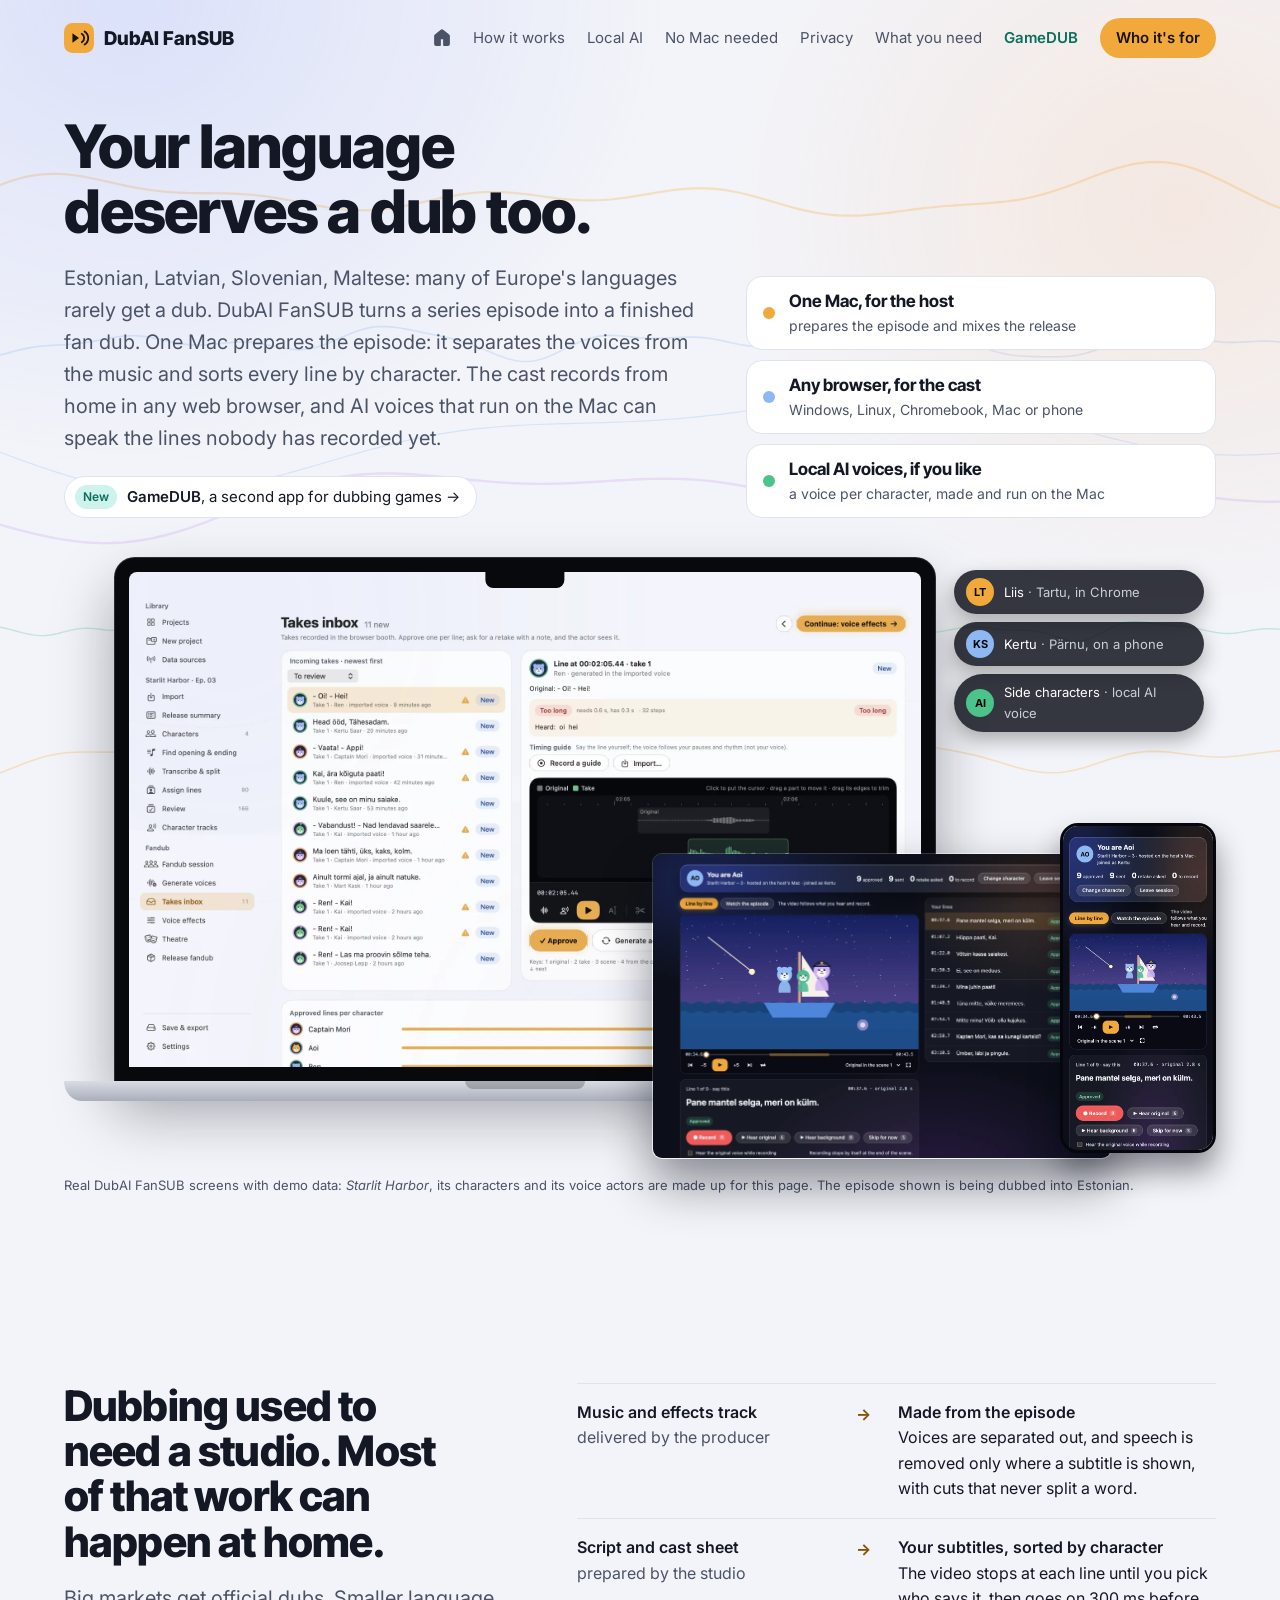
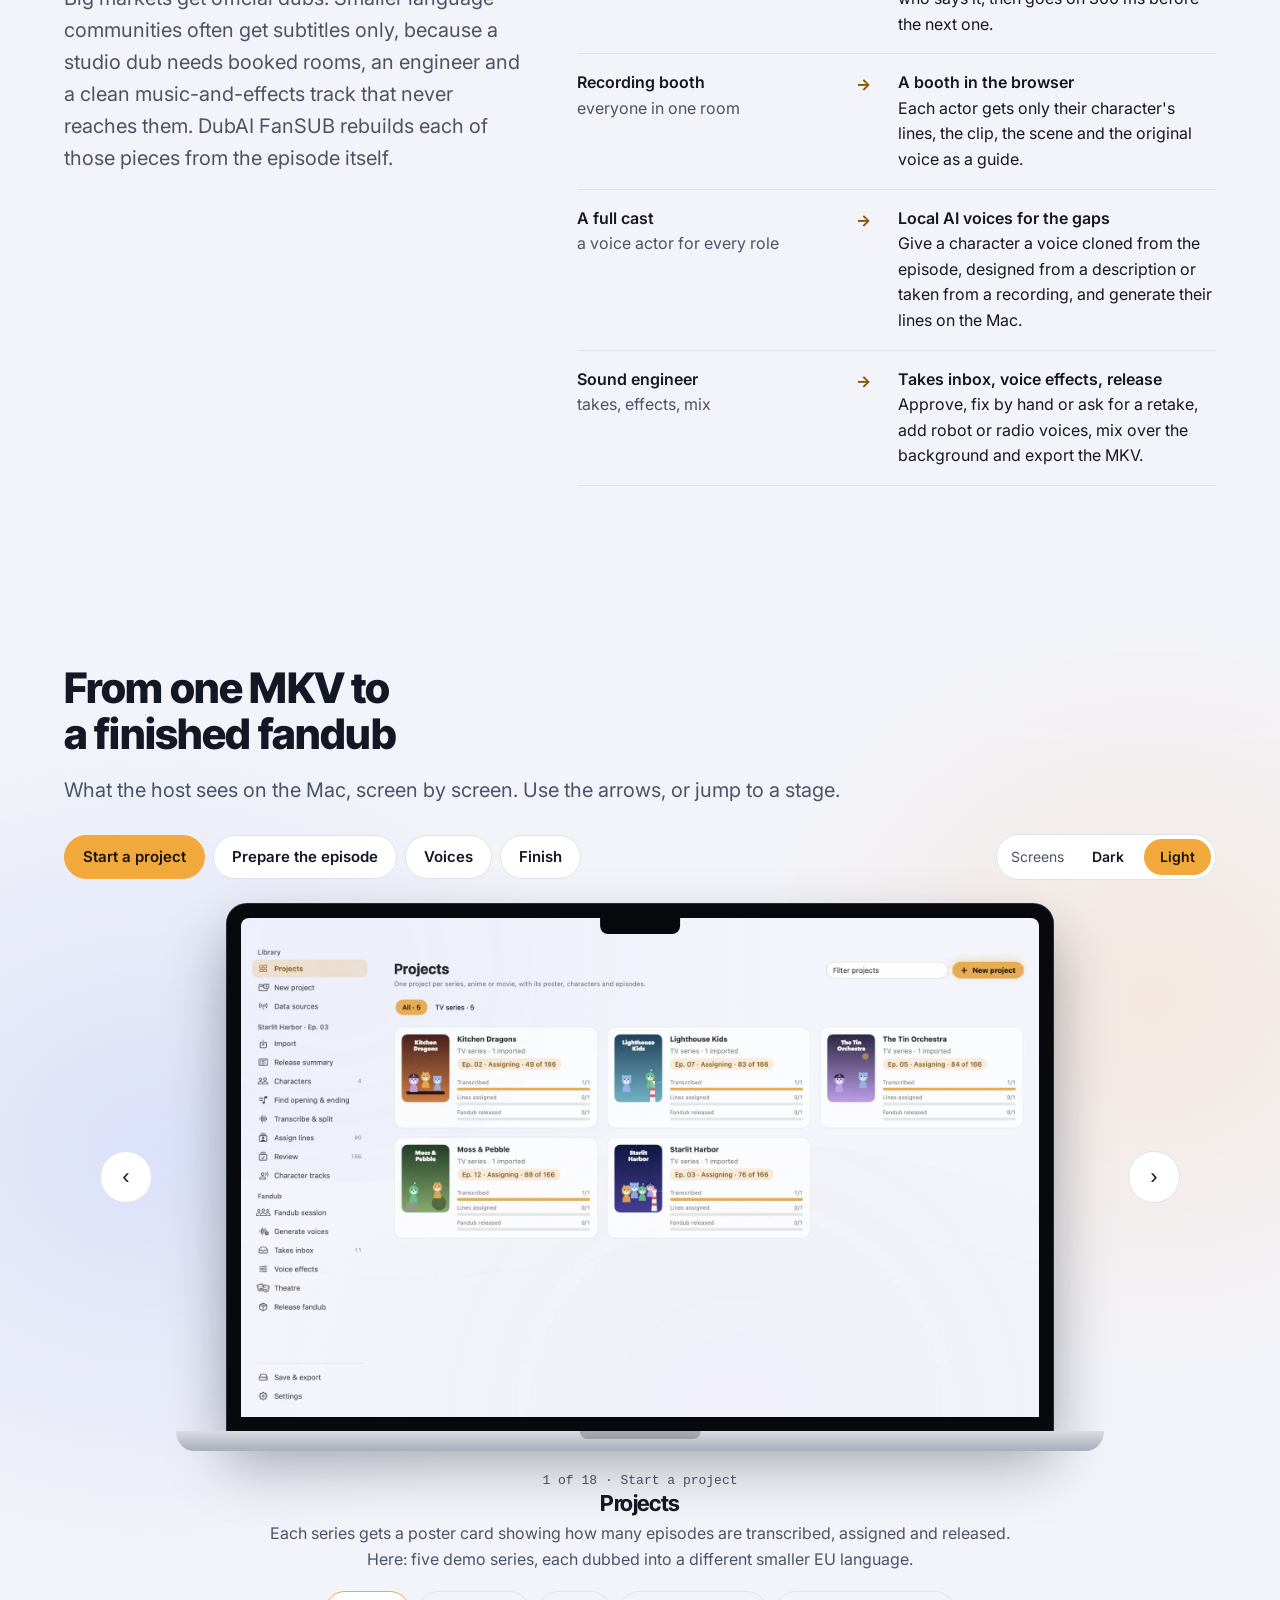
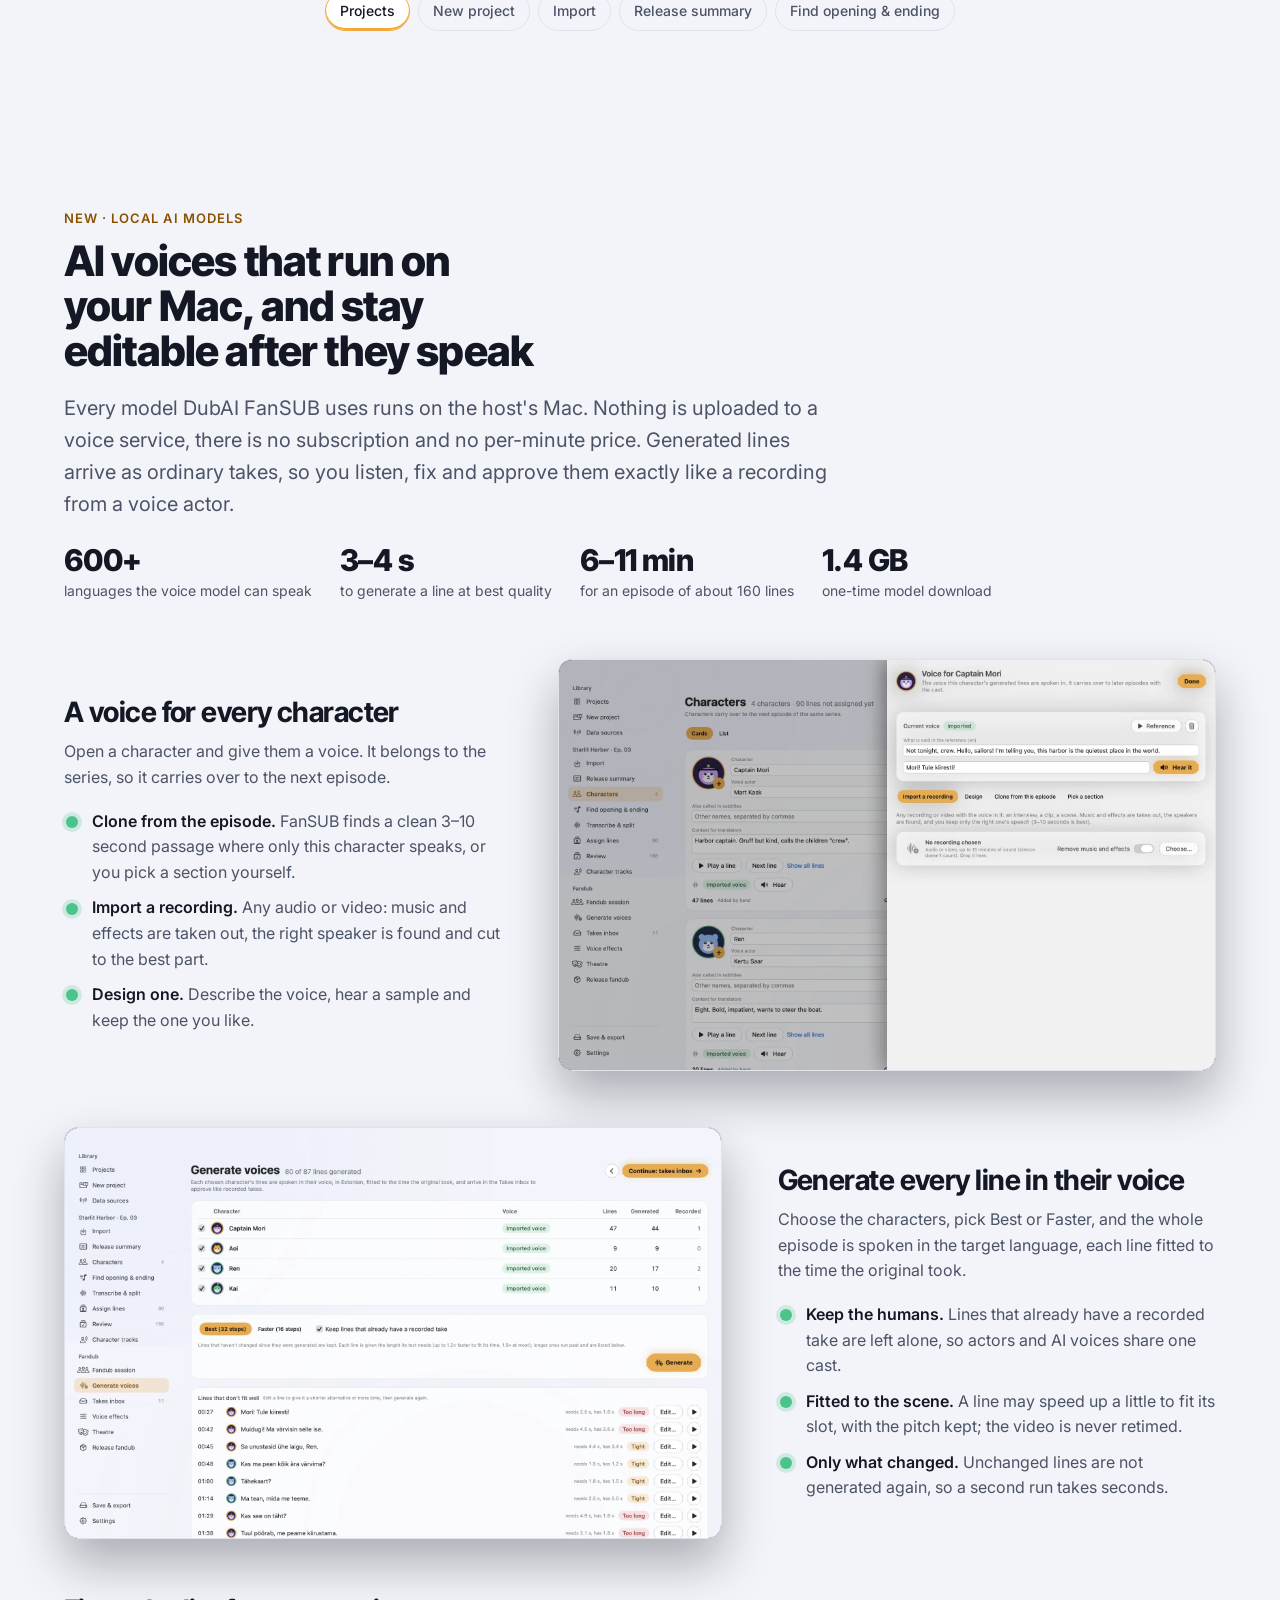
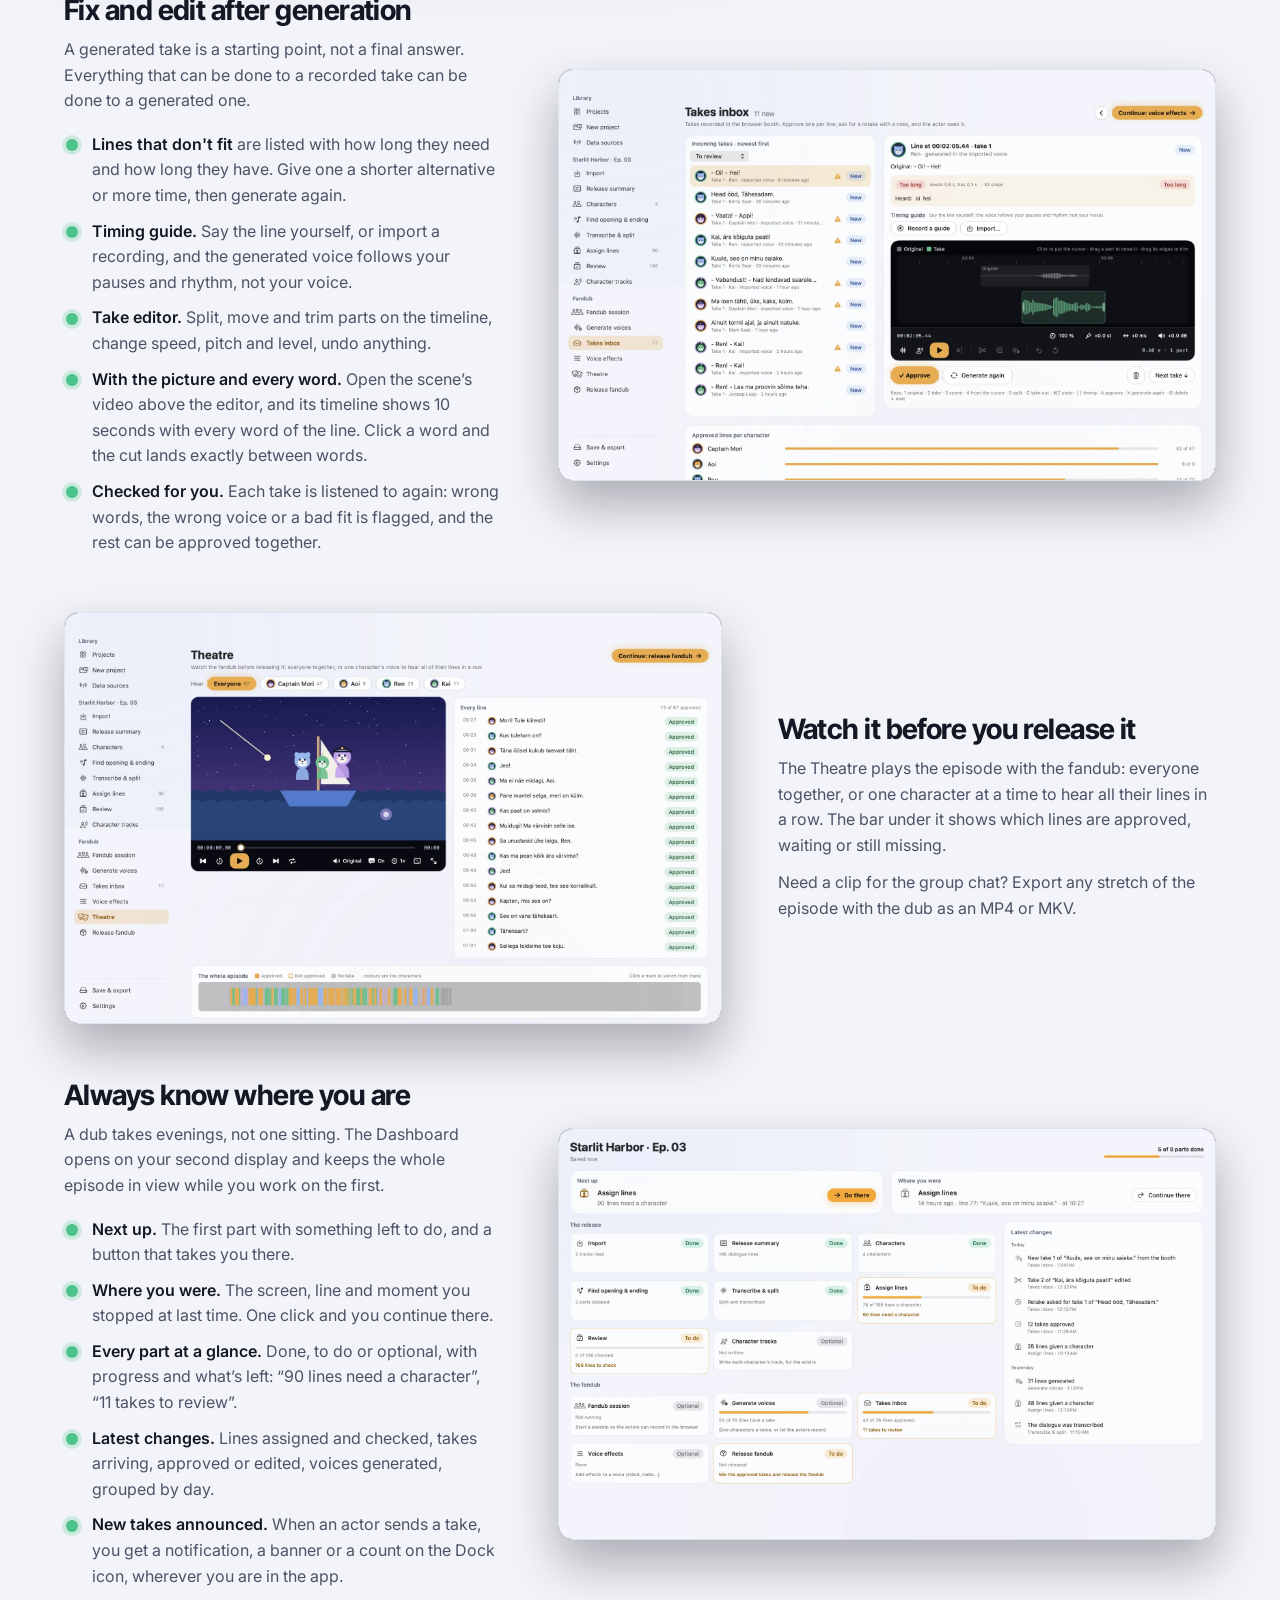
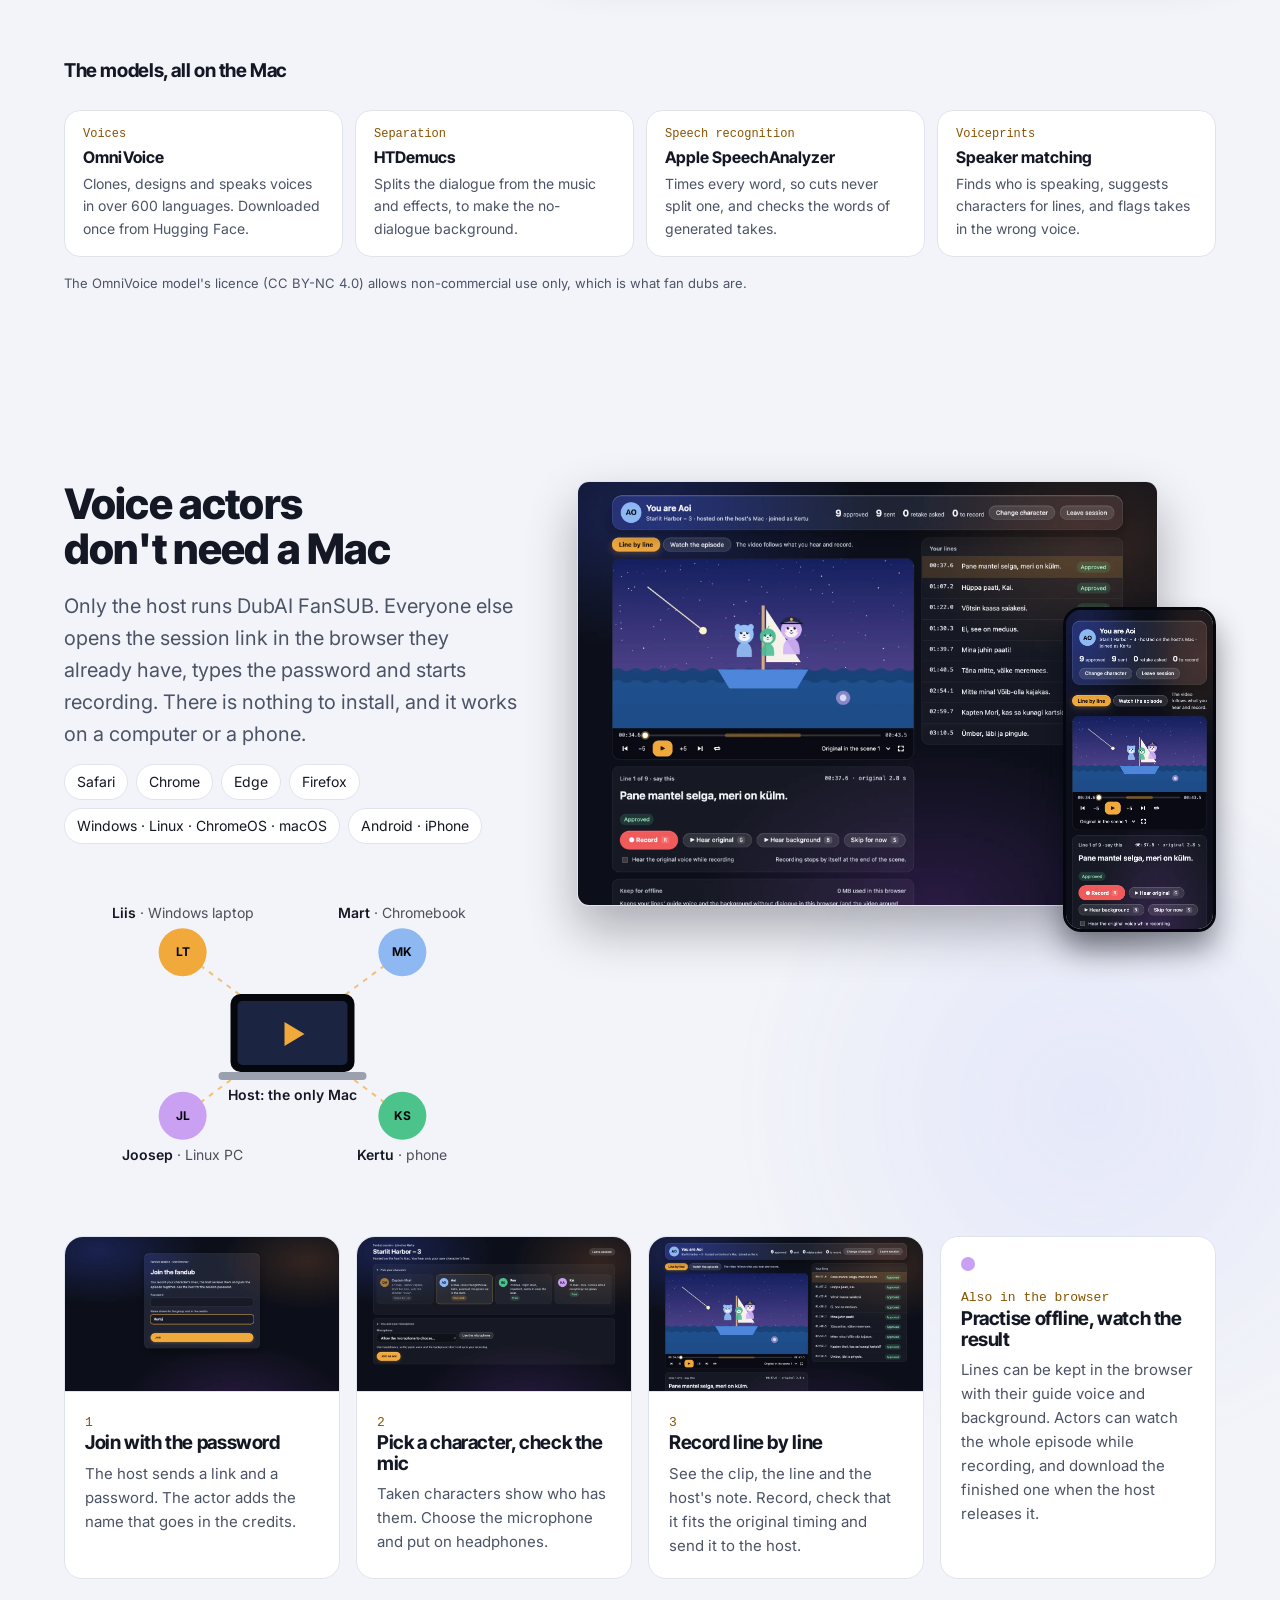
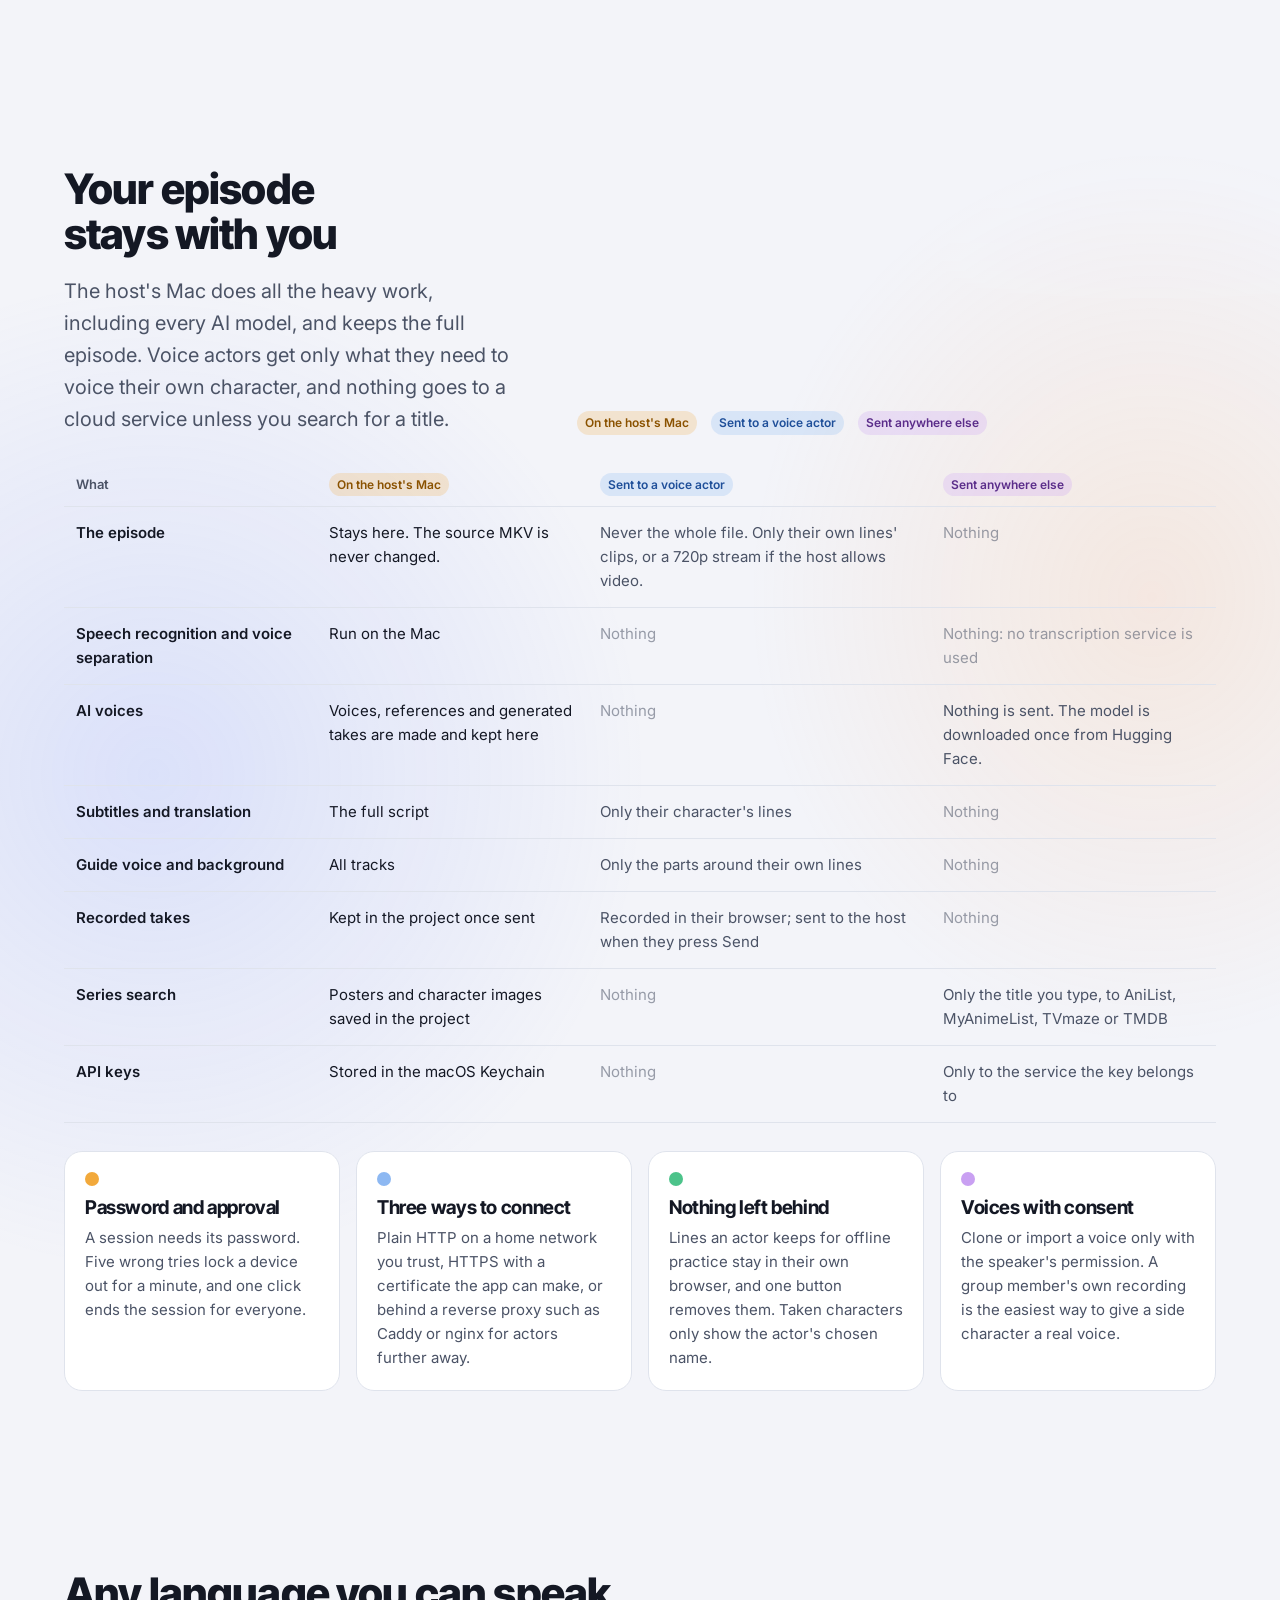
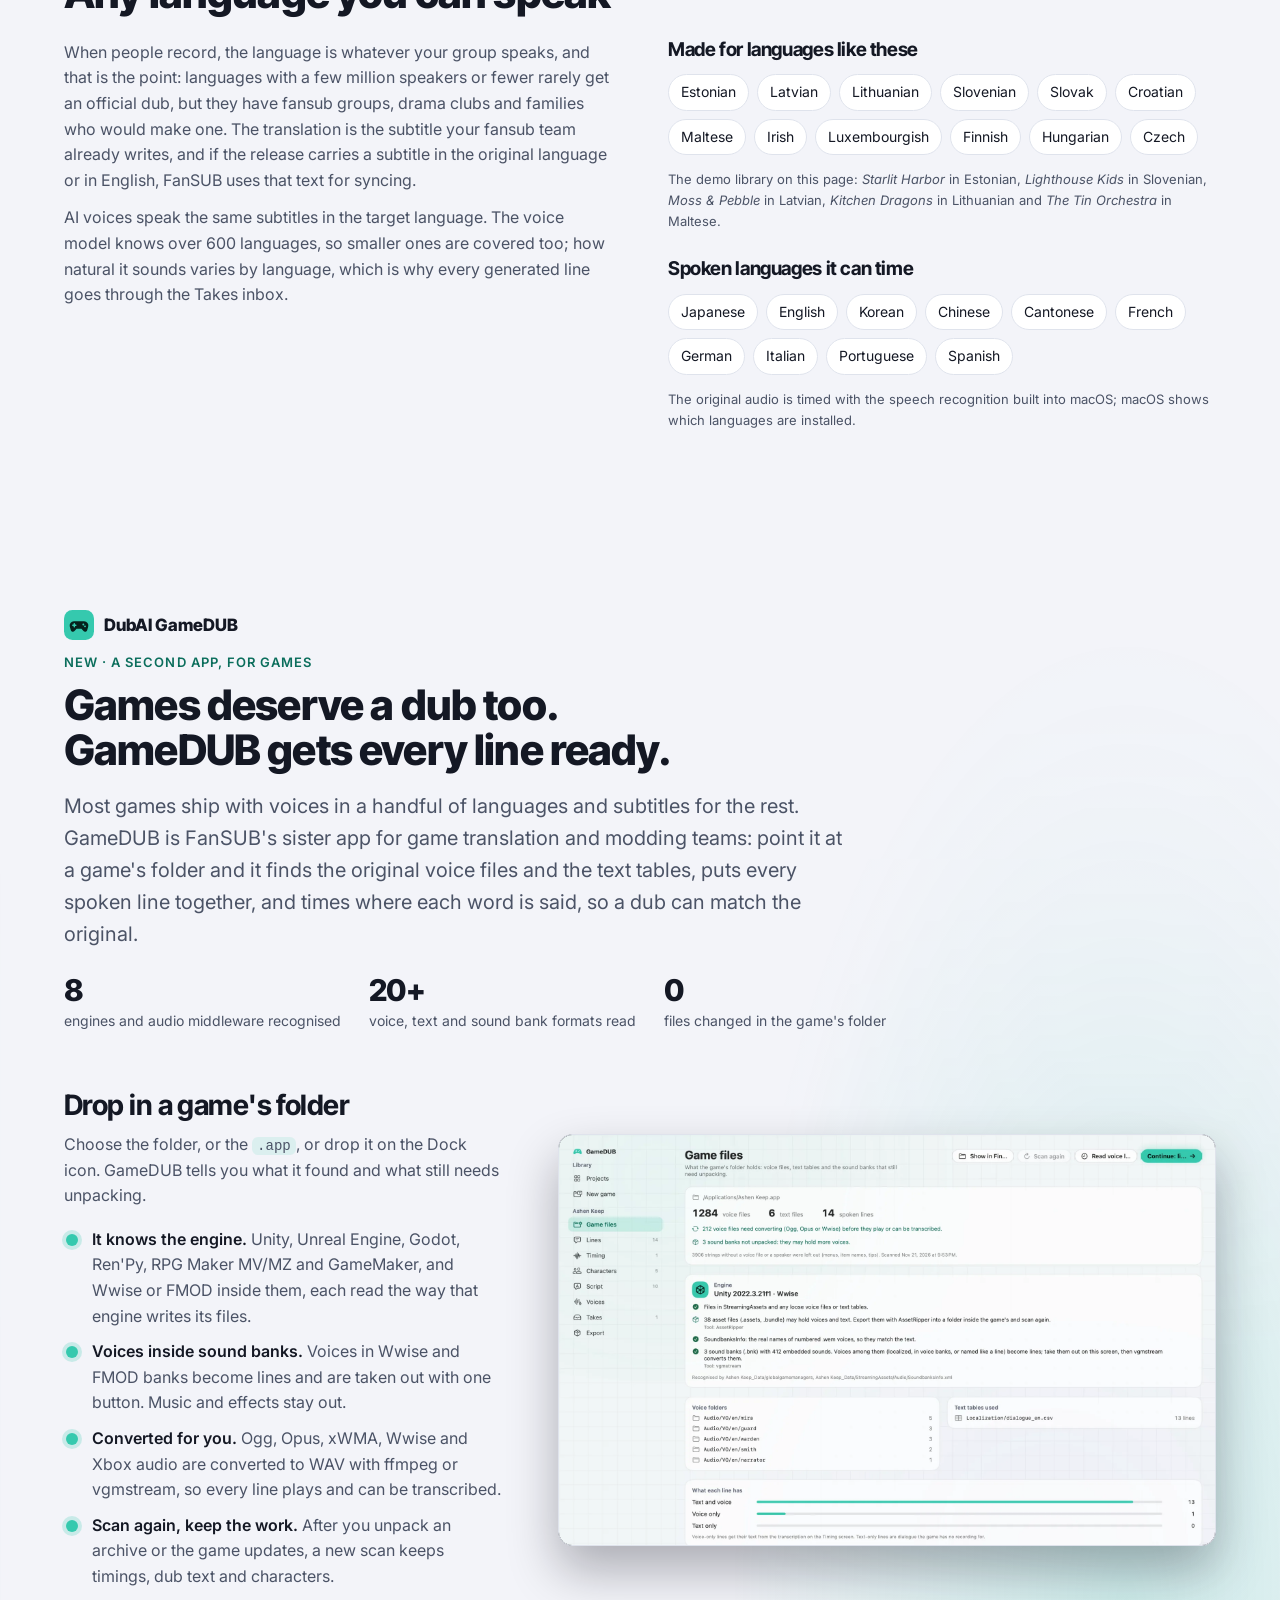
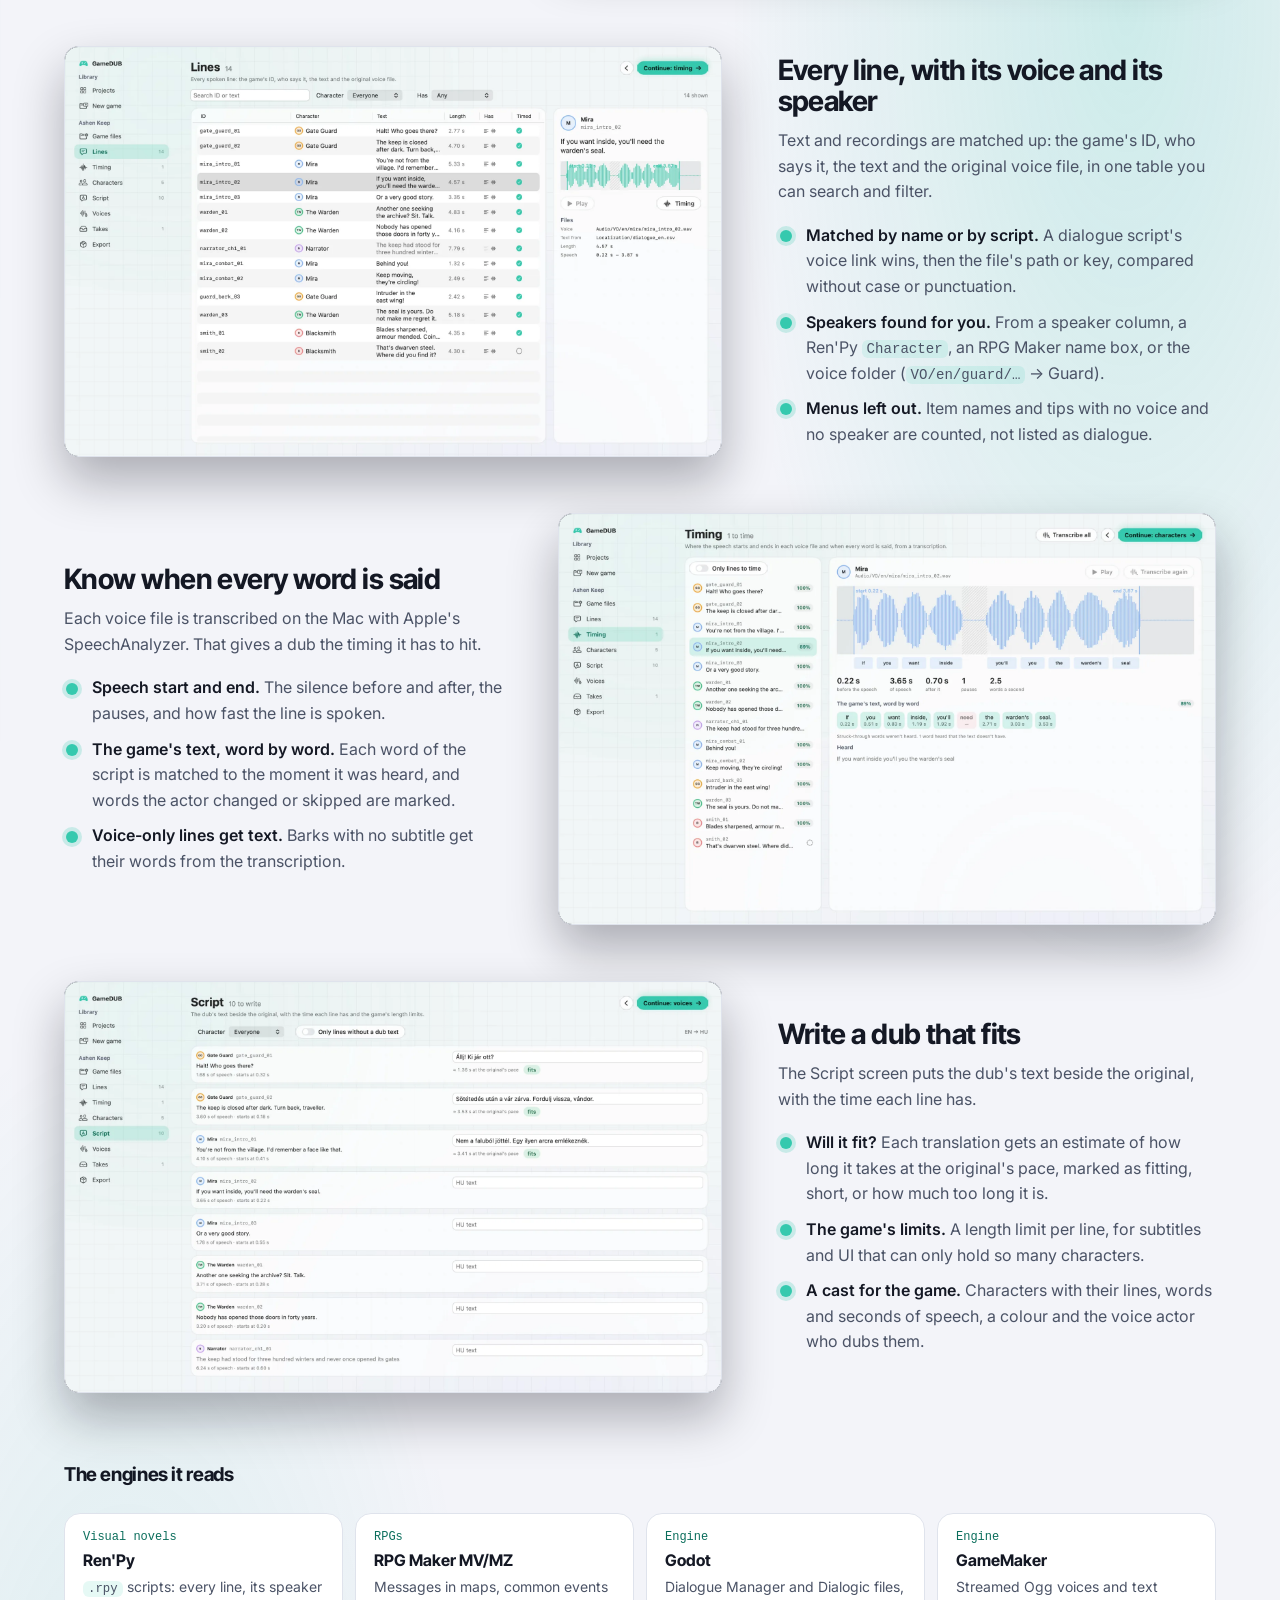
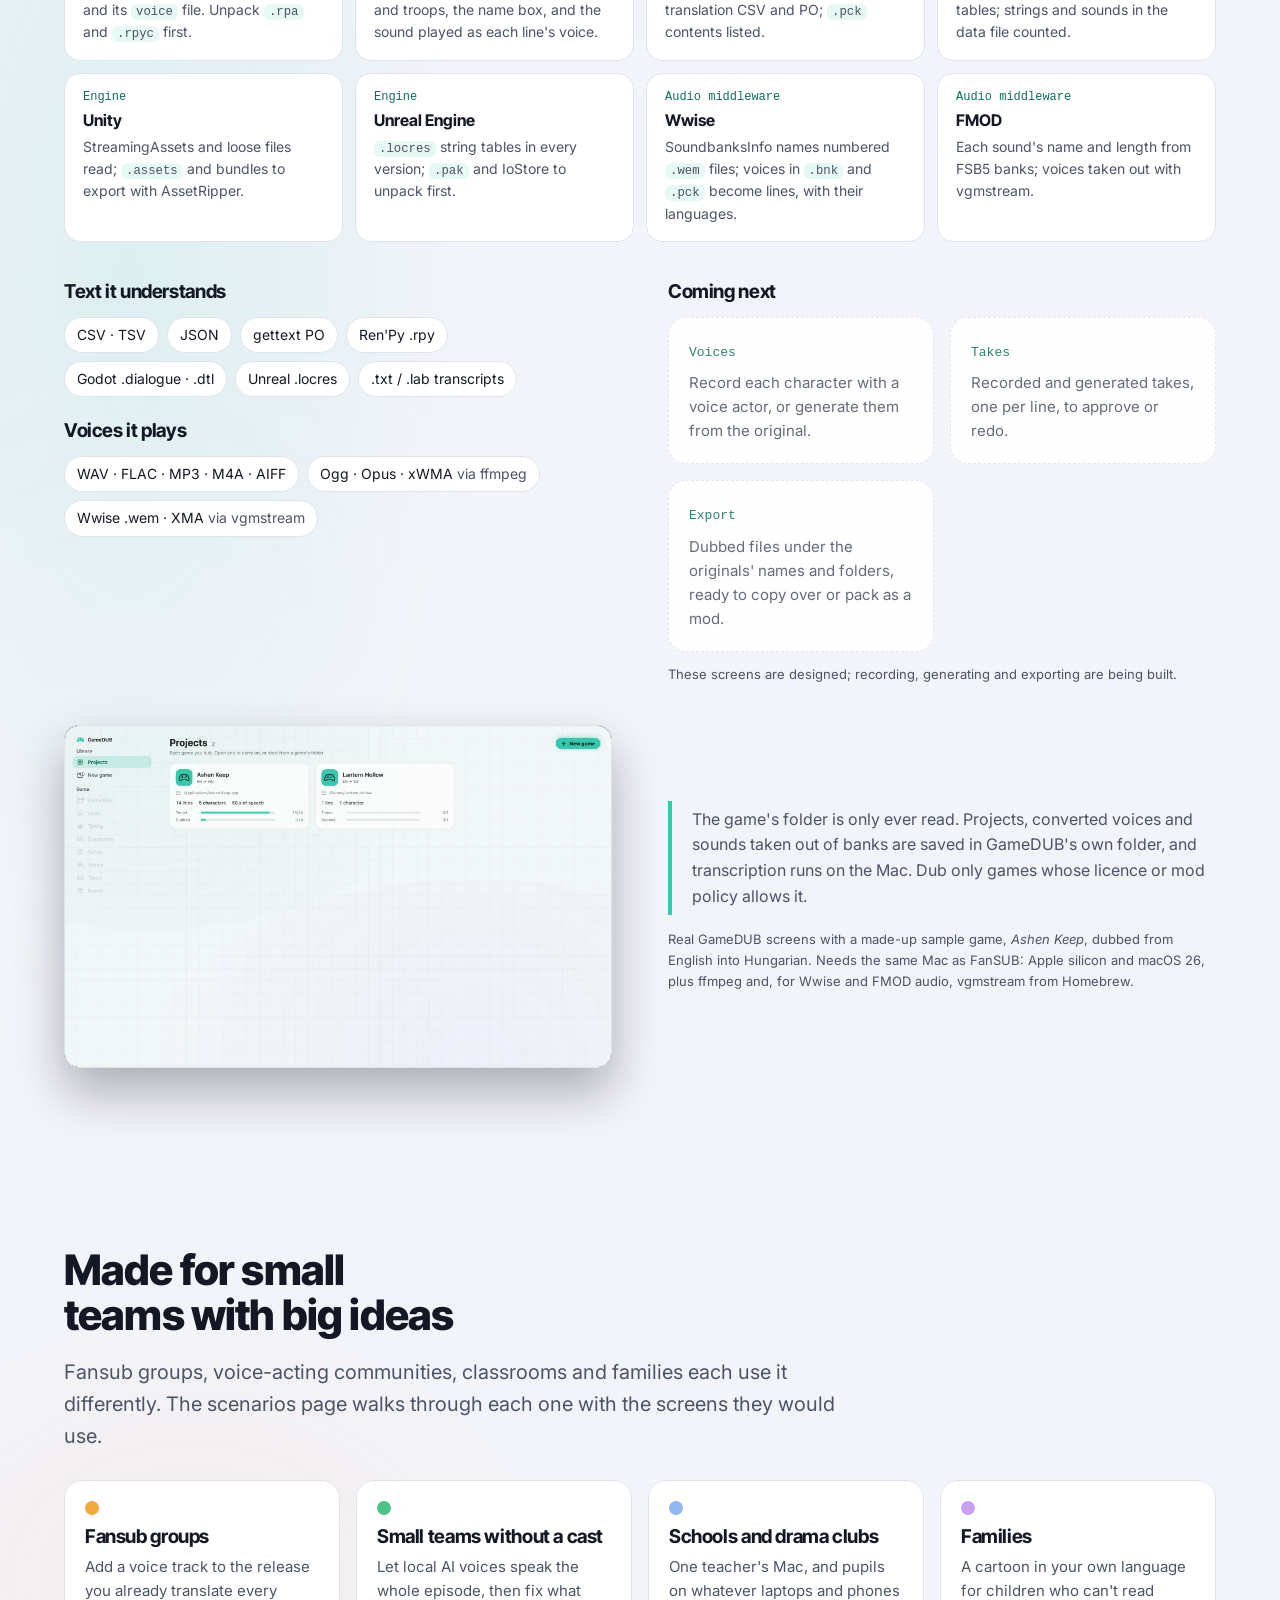
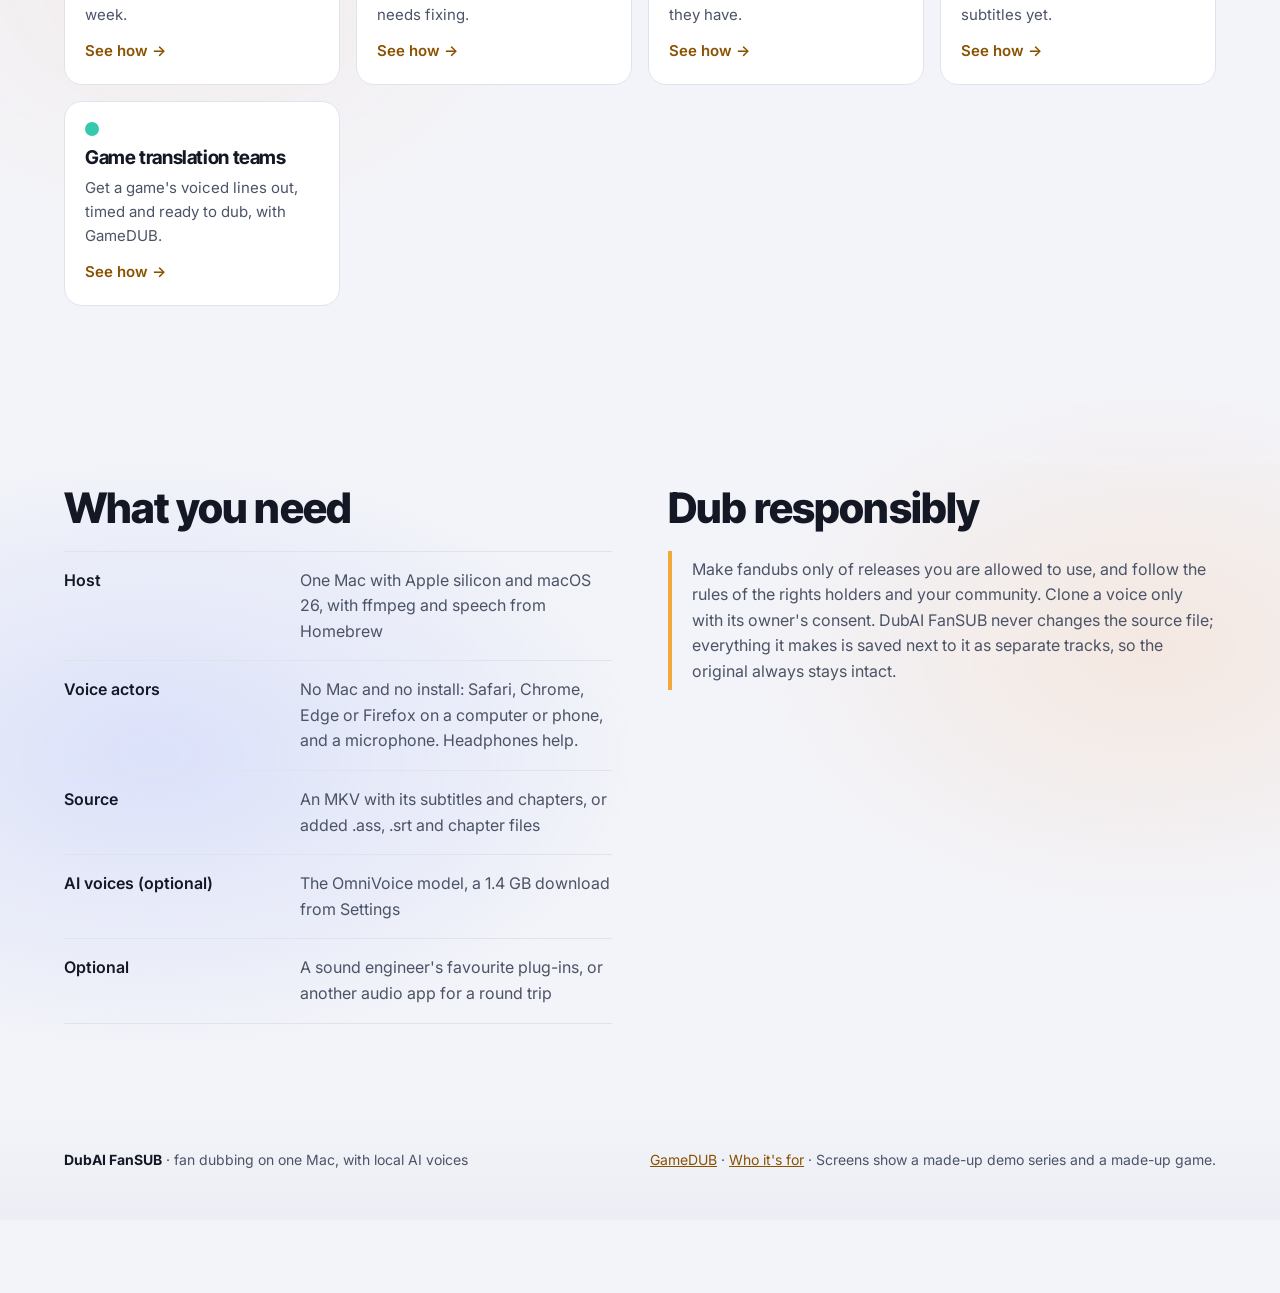
==== commit 5c39f5a4: "Make the 3D showcase the home page, keep the old one as classic.html The new index.html is one big c" ====
--- a/dubai/index.html
+++ b/dubai/index.html
@@ -15,7 +15,7 @@
 <header class="wall">
   <nav aria-label="Main">
     <a class="logo" href="./"><svg viewBox="0 0 32 32" aria-hidden="true"><rect width="32" height="32" rx="9" fill="#f2a93b"/><path d="M9 21V11l7 5-7 5z" fill="#1a1408"/><path d="M19 11.5c1.6 1 2.5 2.6 2.5 4.5s-.9 3.5-2.5 4.5M22 9c2.4 1.6 3.8 4.1 3.8 7s-1.4 5.4-3.8 7" stroke="#1a1408" stroke-width="2" fill="none" stroke-linecap="round"/></svg>DubAI FanSUB</a>
-    <a class="l home" href="../index.html#in-progress" aria-label="Home" title="Home"><svg viewBox="0 0 16 16" width="18" height="18" fill="currentColor" aria-hidden="true" style="display:block"><path d="M6.906.664a1.749 1.749 0 0 1 2.187 0l5.25 4.2c.415.332.657.835.657 1.367v7.019A1.75 1.75 0 0 1 13.25 15h-3.5a.75.75 0 0 1-.75-.75V9H7v5.25a.75.75 0 0 1-.75.75h-3.5A1.75 1.75 0 0 1 1 13.25V6.23c0-.531.242-1.034.657-1.366l5.25-4.2Z"/></svg></a>
+    <a class="l home" href="../index.html#DubAI" aria-label="Home" title="Home"><svg viewBox="0 0 16 16" width="18" height="18" fill="currentColor" aria-hidden="true" style="display:block"><path d="M6.906.664a1.749 1.749 0 0 1 2.187 0l5.25 4.2c.415.332.657.835.657 1.367v7.019A1.75 1.75 0 0 1 13.25 15h-3.5a.75.75 0 0 1-.75-.75V9H7v5.25a.75.75 0 0 1-.75.75h-3.5A1.75 1.75 0 0 1 1 13.25V6.23c0-.531.242-1.034.657-1.366l5.25-4.2Z"/></svg></a>
     <a class="l" href="#how">How it works</a><a class="l" href="#local-ai">Local AI</a><a class="l" href="#browser">No Mac needed</a><a class="l" href="#privacy">Privacy</a><a class="l" href="#needs">What you need</a><a class="l gdl" href="#gamedub">GameDUB</a><a class="cta" href="scenarios.html">Who it's for</a>
   </nav>
   <div class="band" id="top" style="padding-top:clamp(20px,3vw,40px)">
